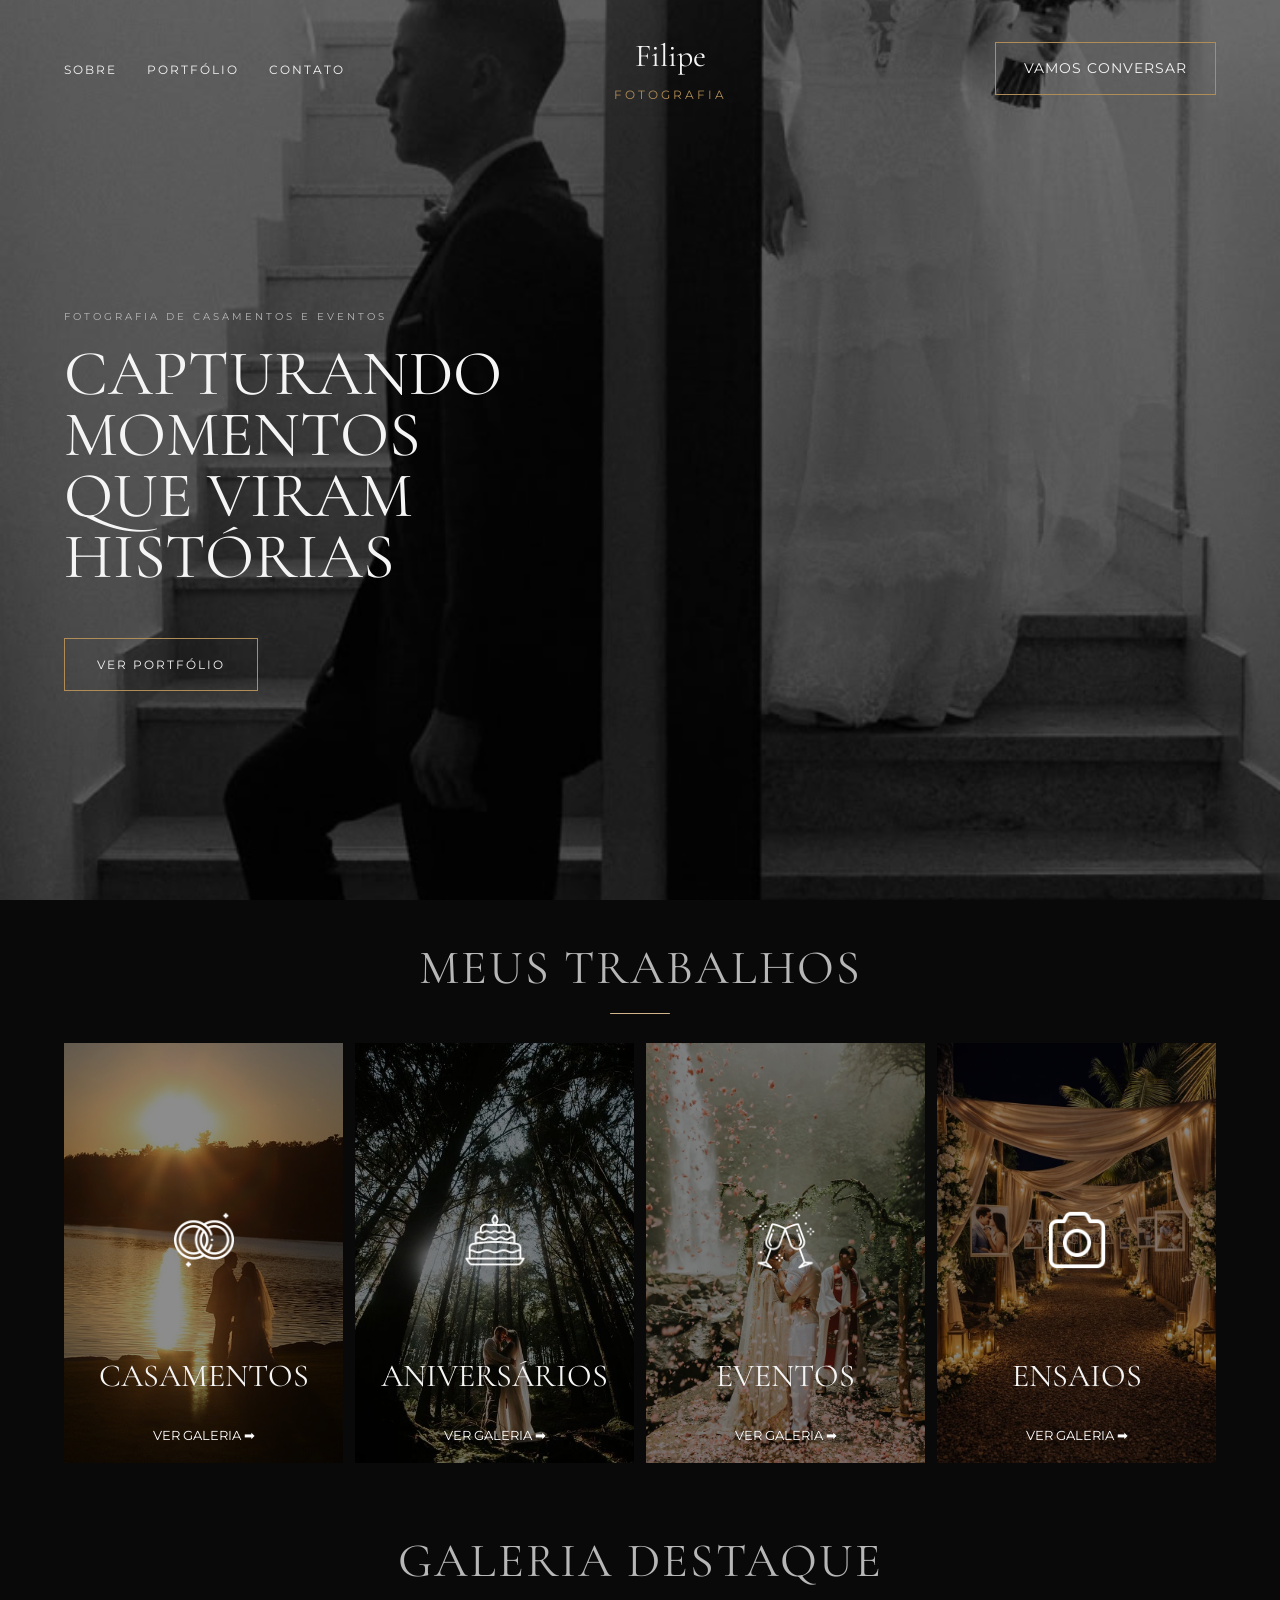
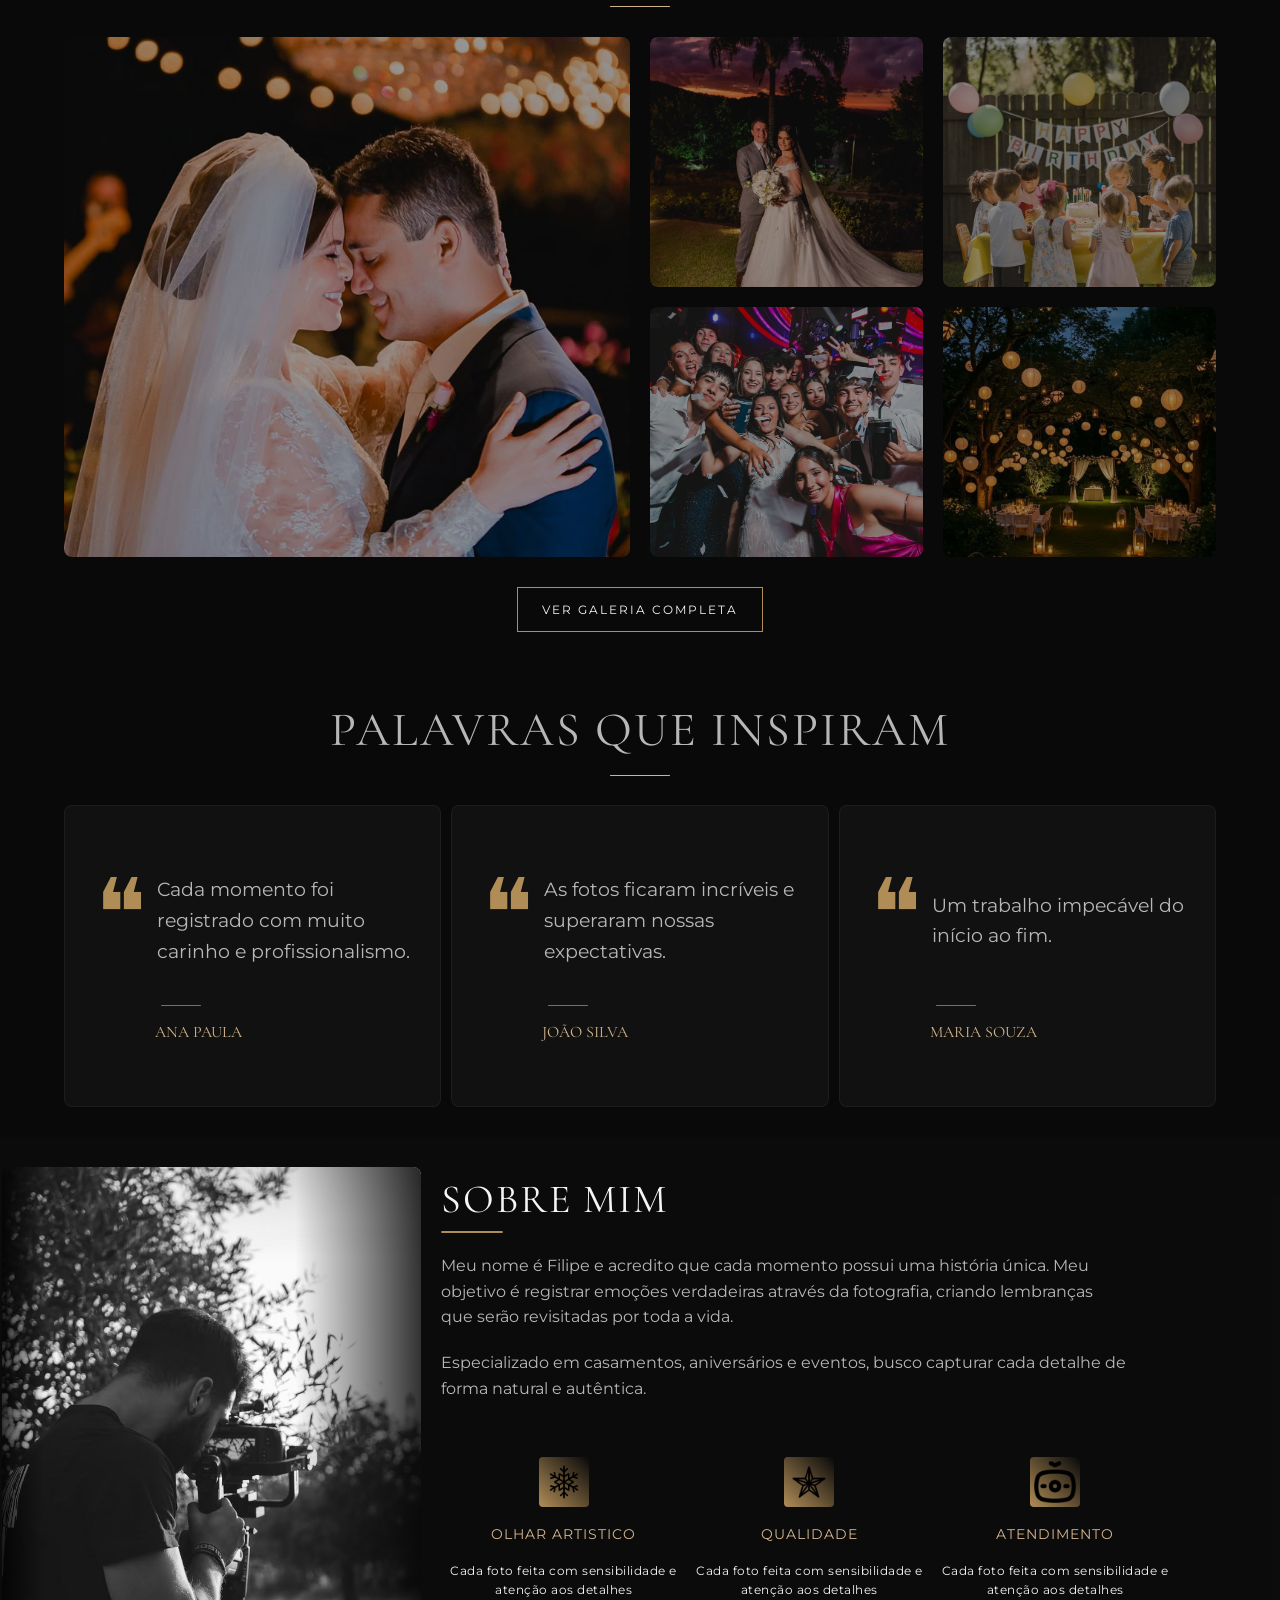
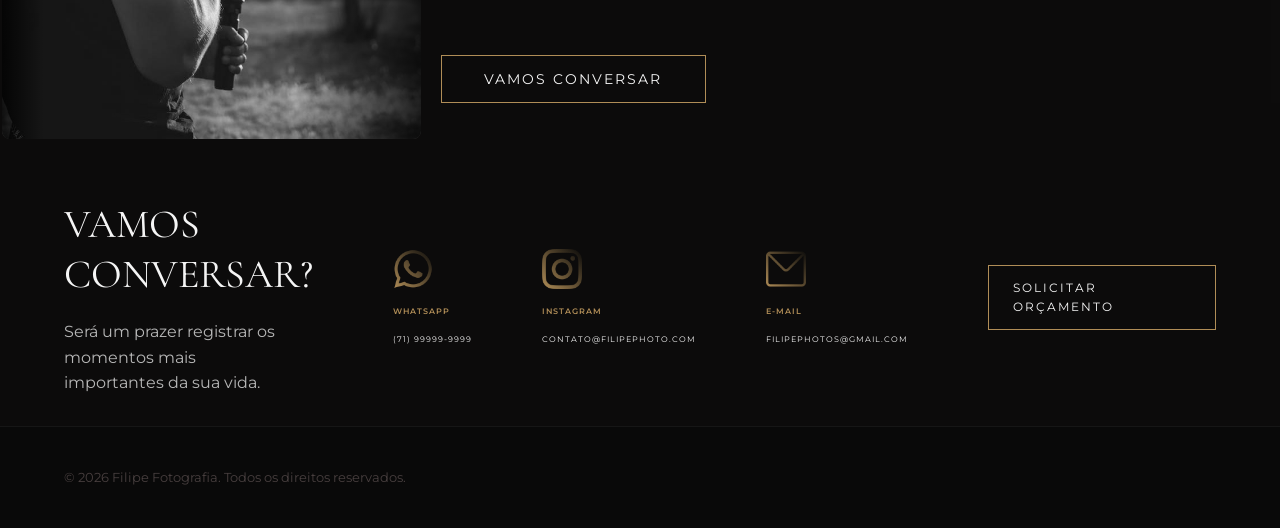
==== index.html @ fe9e6257 "complete contact and footer sections with loading page refinements" ====
<!DOCTYPE html>
<html lang="pt-BR">
<head>
    <meta charset="UTF-8">
    <meta name="description" 
    content="Fotografia de casamentos, aniversários, ensaios e eventos. Capturando momentos que viram histórias.">
    <title>Filipe Fotografia</title>

    <link rel="stylesheet" href="./css/reset.css">
    <link rel="stylesheet" href="./css/variables.css">
    <link rel="stylesheet" href="./css/global.css">
    <link rel="stylesheet" href="./css/header.css">
    <link rel="stylesheet" href="./css/hero.css">
    <link rel="stylesheet" href="./css/portfolio.css">
    <link rel="stylesheet" href="./css/gallery.css">
    <link rel="stylesheet" href="./css/testimonials.css">
    <link rel="stylesheet" href="./css/about.css">
    <link rel="stylesheet" href="./css/contact.css">
    <link rel="stylesheet" href="./css/responsive.css">
    <link rel="stylesheet" href="./css/footer.css">

    <link rel="preconnect" href="https://fonts.googleapis.com">

    <link rel="preconnect"
        href="https://fonts.gstatic.com"
        crossorigin>

    <link href="https://fonts.googleapis.com/css2?family=Cormorant+Garamond:wght@300;400;500;600&family=Montserrat:wght@300;400;500;600&display=swap"
        rel="stylesheet">

</head>
<body>

    <header class="header"> 
        <div class="container">
            <nav class="header__nav">   
                <ul class="header__menu">
                    <li>
                        <a href="#about">Sobre</a>
                    </li>
                    <li>
                        <a href="#portfolio">Portfólio</a>
                    </li>
                    <li>
                        <a href="#contact">Contato</a>
                    </li>
                </ul>

                <div class="header__logo">
                    <h2>Filipe</h2>
                    <span>Fotografia</span>
                </div>

                <a href="#contact" class="header__button">Vamos Conversar</a>

            </nav>      
        </div>
    </header>

    <main>  
        <section id="hero" class="hero">
            
            <div class="hero__overlay"> 

            </div>
            <div class="container">
                <div class="hero__content">
                    <span class="hero__subtitle">
                        Fotografia de Casamentos e Eventos
                    </span>

                    <h1 class="hero__title">
                        <span>Capturando</span>
                        <span>Momentos</span>
                        <span>Que Viram</span>
                        <span>Histórias</span>
                    </h1>

                    <a href="#portfolio" class="hero__button">Ver Portfólio</a>
                </div>
            </div>

        </section>

        <section id="portfolio" class="portfolio">
            
            <div class="container">
                <div class="section-header">

                    <h2 class="section-header__title">
                        Meus Trabalhos
                    </h2>

                </div>

                <div class="portfolio__grid">   

                    <article class="portfolio__card">
                        <a href="./casamentos.html" class="portfolio__card">
                            <img src="./assets/images/Works/image01.jpg" alt="Casamento"> 

                            <div class="portfolio__overlay">

                                <div class="portfolio__content">

                                    <div class="portfolio__icon">
                                        <img src="./assets/icons/rings_9444307.png"  alt="Casamento"> 
                                    </div>

                                    <h3>Casamentos</h3>

                                    <span>Ver Galeria ➡</span>

                                </div>
                            </div>
                        </a>
                    </article>

                    <article class="portfolio__card">
                        <a href="./aniversarios.html" class="portfolio__card">
                            <img src="./assets/images/Works/image02.webp" width="24" height="24" alt="Aniversario">

                            <div class="portfolio__overlay">

                                <div class="portfolio__content">

                                    <div class="portfolio__icon">
                                        <img src="./assets/icons/food_15028204.png" alt="Aniversario">
                                    </div>

                                    <h3>Aniversários</h3>

                                    <span>Ver Galeria ➡</span>
                                </div>
                            </div>
                        </a>
                    </article>

                    <article class="portfolio__card"> 
                        <a href="./eventos.html" class="portfolio__card">  
                            <img src="./assets/images/Works/image03.webp" alt="Eventos">

                            <div class="portfolio__overlay">
                                <div class="portfolio__content">

                                    <div class="portfolio__icon">
                                        <img src="./assets/icons/happy_14231546.png " alt="Eventos">
                                    </div>

                                    <h3>Eventos</h3>

                                    <span>Ver Galeria ➡</span>
                                </div>
                            </div>
                        </a>
                    </article>

                    <article class="portfolio__card">
                        <a href="./ensaio.html" class="portfolio__card">
                            <img src="./assets/images/Works/image04.webp" alt="Ensaio">

                            <div class="portfolio__overlay">
                                <div class="portfolio__content">

                                    <div class="portfolio__icon">
                                        <img src="./assets/icons/camera_3394433.png" alt="Ensaio">  
                                    </div>

                                    <h3>Ensaios</h3>

                                    <span>Ver Galeria ➡</span>
                                </div>
                            </div>
                        </a>
                    </article>

                </div>

            </div>

        </section>

        <section id="gallery" class="gallery">
            <div class="container">

                <div class="section-header">
                    <h2 class="section-header__title">GALERIA DESTAQUE</h2>
                </div>

                <div class="gallery__grid">

                    <div class="gallery__item gallery__item--large">
                        <img src="./assets/images/Gallery/Photo01.jpg" alt="Foto do Casal">
                    </div>

                    <div class="gallery__item">
                        <img src="./assets/images/Gallery/Photo02.jpg" alt="Foto do Casal">
                    </div>

                    <div class="gallery__item">
                        <img src="./assets/images/Gallery/Photo03.jpg" alt="Aniversario infantil">
                    </div>

                    <div class="gallery__item">
                        <img src="./assets/images/Gallery/Photo04.jpg" alt="Foto de Amigo em uma festa">
                    </div>

                    <div class="gallery__item">
                        <img src="./assets/images/Gallery/Photo05.jpg" alt="Arrumação de Casamento com Luzes">
                    </div>  
                   
                </div>

                 <div class="gallery__footer">
                        <a href="./galeria.html" class="gallery__button">Ver Galeria Completa</a>
                </div>


            </div>
        </section>

        <section id="testimonials" class="testimonials">

            <div class="container">

                <div class="section-header">

                    <h2 class="section-header__title">
                        Palavras que inspiram
                    </h2>
                </div>

                <div class="testimonials__grid">

                    <article class="testimonial">

                        <p class="testimonial__text">
                    
                            <span class="testimonial__aspas">❝</span> Cada momento foi registrado com muito carinho e profissionalismo.
                            
                        </p>

                        <h3 class="testimonial__author">
                            Ana Paula
                        </h3>
                        
                    </article>

                    <article class="testimonial">

                        <p class="testimonial__text">

                            <span class="testimonial__aspas">❝</span> As fotos ficaram incríveis e superaram nossas expectativas.
                       
                        </p>

                        <h3 class="testimonial__author">
                           João Silva
                        </h3>

                    </article>

                    <article class="testimonial">

                        <p class="testimonial__text">

                            <span class="testimonial__aspas">❝</span>Um trabalho impecável do início ao fim.
                       
                        </p>

                        <h3 class="testimonial__author">
                            Maria Souza
                        </h3>

                    </article>

                </div>

            </div>
            
        </section>

        <section id="about" class="about">

            <div class="container">

                <div class="about__content">
                    
                    <div class="about__image">

                        <img src="./assets/images/About/foto_perfil.jpg" alt="Foto do Fotografo Filipe">

                    </div>

                    <div class="about__text">

                        <h2 class="section-about__title">
                            Sobre Mim
                        </h2>

                         <p>
                            Meu nome é Filipe e acredito que cada momento possui uma história única.
                            Meu objetivo é registrar emoções verdadeiras através da fotografia,
                            criando lembranças que serão revisitadas por toda a vida.
                        </p>

                        <p>
                            Especializado em casamentos, aniversários e eventos,
                            busco capturar cada detalhe de forma natural e autêntica.
                        </p>

                    </div>

                    <div class="about__skills">
                        <div class="persona__skills">
                            <img src="./assets/images/skills/floco.png" alt="Foto do Fotografo Filipe">

                            <span class="about__skills-text">
                                Olhar Artistico
                            </span>

                            <span class="about__skills-subtitle">
                                Cada foto feita com sensibilidade e atenção aos detalhes
                            </span>
                        </div>
                        <div class="persona__skills">
                            <img src="./assets/images/skills/estrela.png" alt="Foto do Fotografo Filipe">

                            <span class="about__skills-text">
                                Qualidade
                            </span>

                            <span class="about__skills-subtitle">
                                Cada foto feita com sensibilidade e atenção aos detalhes
                            </span>
                        </div>
                        <div class="persona__skills">
                            <img src="./assets/images/skills/camera.png" alt="Foto do Fotografo Filipe">

                            <span class="about__skills-text">
                                Atendimento
                            </span>

                            <span class="about__skills-subtitle">
                                Cada foto feita com sensibilidade e atenção aos detalhes
                            </span>
                            
                        </div>
                    </div>
                    <a href="#contact" class="about__button">Vamos Conversar</a>

                </div>

            </div>
            
        </section>

        <section id="contact" class="contact">

            <div class="container">

                <div class="contact__content">

                    <div class="contact__title">

                        <h2 class="section-contact__title">
                            Vamos Conversar?
                        </h2>

                         <p class="contact__description">
                             Será um prazer registrar os momentos mais importantes da sua vida.
                         </p>

                    </div>

                    <div class="contact__links">

                        <span class="contact__icon contact__icon--whatsapp">
                            <img src="./assets/icons-social-media/whatsapp.png" alt="icone do whatsapp">
                            <a href="https://wa.me/5500000000000" target="_blank">WhatsApp</a>
                            <a href="https://wa.me/5500000000000" target="_blank">(71) 99999-9999</a>
                        </span>

                        <span class="contact__icon contact__icon--instagram">
                            <img src="./assets/icons-social-media/instagram.png" alt="icone do Instagram">
                            <a href="https://instagram.com/seuusuario" target="_blank">Instagram</a>
                            <a href="https://instagram.com/seuusuario" target="_blank">contato@filipephoto.com</a>
                        </span>

                        <span class="contact__icon contact__icon--email">
                            <img src="./assets/icons-social-media/mensagem.png" alt="icone do Email">
                            <a href="mailto:contato@email.com">E-mail</a>
                            <a href="mailto:contato@email.com">filipephotos@gmail.com</a>
                        </span>    

                    </div>
                    <div class="contact__button">
                        <a class="contact-button__title" href="https://wa.me/5500000000000" target="_blank">
                            Solicitar Orçamento
                        </a>
                    </div>

                </div>

            </div>
            
        </section>
    </main>

    <footer class="footer">

        <div class="container">

            <p>© 2026 Filipe Fotografia.
            Todos os direitos reservados.</p>

        </div> 

    </footer>

    <script src="./js/main.js"></script>
</body>
</html>
---- css/variables.css ----
:root {

    --color-background: #090909;
    --color-surface: #111111;
    --color-surface-gold: rgb(18, 16, 16, 0.4);

    --color-gold-light: #D2B48C;
    --color-gold: #B08D57;
    --color-gold-dark: #8C6A43;

    --color-text: #F5F5F5;
    --color-text-secondary: #B7B7B7;

    /*fontes*/

    --font-title: "Cormorant Garamond", serif;
    --font-body: "Montserrat", sans-serif;

    /*containers*/

    --container-width: 1200px;

    --section-padding: 30px;
}
---- css/global.css ----
body {
    background-color: var(--color-background);
    color: var(--color-text);
    font-family: var(--font-body);
    line-height: 1.6;
}

.container {

    width: 100%;
    max-width: var(--container-width);
    margin: 0 auto;
    padding: 0 24px;
}

section {

    padding: var(--section-padding) 0;
}

h1,
h2,
h3,
h4 {

    font-family: var(--font-title);
    font-weight: 400;
}
---- css/header.css ----
.header {

    position: absolute;
    top: 0;
    left: 0;
    width: 100%;
    z-index: 100;
    padding: 30px 0;
}

.header__nav {

    display: flex;
    align-items: center;
    justify-content: space-between;
}

.header__menu {

    display: flex;
    gap: 30px;
   
}

.header__menu a {

    color: var(--color-text);
    font-size: 0.75rem;
    text-transform: uppercase;
    letter-spacing: 2px;
   
}

.header__menu a:hover {

    color: var(--color-background);
    background-color: var(--color-gold);

}

.header__logo {

    text-align: center;
}

.header__logo h2 {

    font-size: 2rem;
    color: var(--color-text);
}

.header__logo span {

    font-size: 0.75rem;
    letter-spacing: 3px;
    text-transform: uppercase;
    color: var(--color-gold)
}

.header__button {

    padding: 14px 28px;
    border: 1px solid var(--color-gold);
    color: var(--color-text);
    text-transform: uppercase;
    letter-spacing: 1px;
    transition: 0.3s;
    font-size: 14px;
}

.header__button:hover {

    background-color: var(--color-gold);
    color: var(--color-background);
}

.section-header__title {

    text-transform: uppercase;
    letter-spacing: 2px;
}
---- css/hero.css ----
.hero {

    position: relative;
    min-height: 100vh;
    display: flex;
    align-items: center;
    background-image: url("../assets/images/fundo_hero.jpg");
    background-size: cover;
    background-position: center;
}

.hero__overlay {

    position: absolute;
    inset: 0;
    background: rgba(0, 0, 0, 0.45);
}

.hero__content {

    padding-top: 120px;
    position: relative;
    z-index: 2;
    max-width: 600px;
}

.hero__subtitle {

    display: block;
    margin-bottom: 20px;
    color: var(--color-text-secondary);
    text-transform: uppercase;
    letter-spacing: 3px;
    font-size: 0.6rem;
}

.hero__title {

    text-transform: uppercase;
    font-size: 4rem;
    line-height: 0.95;
    margin-bottom: 50px;
}

.hero__title span {

    display: block;
}

.hero__button {

    display: inline-block;
    padding: 16px 32px;
    border: 1px solid var(--color-gold);
    color: var(--color-text);
    text-transform: uppercase;
    letter-spacing: 2px;
    transition: 0.3s;
    font-size: 12px;
    margin-bottom: 20px;
}

.hero__button:hover {

    background: var(--color-gold);
    color: var(--color-background);
}
---- css/portfolio.css ----
.section-header {

    text-align: center;
    margin-bottom: 30px;
}

.section-header__title {

    font-size: 3rem;
    text-transform: uppercase;
    color: var(--color-text-secondary);

}

.section-header__title:after {

    content: "";
    display: block;
    width: 60px;
    height: 0.5px;
    background-color: var(--color-gold-light);
    margin: 6px auto 0;
    border-radius: 2px;

}

.portfolio__grid {

    display: grid;
    grid-template-columns: repeat(4, 1fr);
    gap: 12px;
    max-width: 100%;
    margin: 0 auto;
}

.portfolio__card {

    position: relative;
    overflow: hidden;
    height: 420px;
    cursor: pointer;
    
}

.portfolio__card img {

    width: 100%;
    height: 100%;
    object-fit: cover;
    transition: transform 0.5s ease;
}

.portfolio__overlay {

    position: absolute;
    inset: 0;
    background: rgba(0, 0, 0, 0.45);
    display: flex;
    justify-content: center;
    align-items: center;
    text-transform: uppercase;
}

.portfolio__overlay h3 {

    font-size: 2rem;
    color: var(--color-text);
}

.portfolio__card:hover img {

    transform: scale(1.08);
}

.portfolio__icon {

    display: flex;
    justify-content: center;
    align-items: center;
    padding-top: 150px;
}
.portfolio__icon img{

    max-width: 60px;
    width: 100%;
    height: auto;
    filter: brightness(0) invert(1);
}

.portfolio__content h3 {

    margin-top: 80px;
}

.portfolio__content span {

    display: flex;
    justify-content: center;
    align-items: center;
    padding-top: 15px;
    color: white;
    font-size: 0.8rem;
}

.portfolio__content h3 {
  position: relative;
  display: inline-block;
  margin-bottom: 10px;
}
---- css/gallery.css ----
.gallery__grid {

    display: grid;
    grid-template-columns: repeat(4, 1fr);
    grid-auto-rows: 250px;
    gap: 20px;
}

.gallery__item--large {

    grid-column: span 2;
    grid-row: span 2;
}

.gallery__item {

    overflow: hidden;
    border-radius: 8px;
}

.gallery__item img {

    width: 100%;
    height: 100%;
    object-fit: cover;
    transition: transform 0.5s ease;
    filter: brightness(0.6 );
}

.gallery__item:hover img {

    transform: scale(1.05);
}

.gallery__footer {

    display: flex;
    justify-content: center;
    align-items: center;
    width: 100%;
    text-align: center;
    margin-top: 30px;
}

.gallery__button {

    display: inline-block;
    padding: 12px 24px;
    border: 1px solid var(--color-gold);
    color: var(--color-text);
    text-transform: uppercase;
    letter-spacing: 2px;
    transition: 0.3s;
    font-size: 12px;
}

.gallery__button:hover {

    background-color: var(--color-gold);
    color: var(--color-background);
}
---- css/testimonials.css ----
.testimonials__grid {

    display: grid;
    grid-template-columns: repeat(3, 1fr);
    gap: 10px;
}

.testimonial {

    background-color: var(--color-surface);
    padding: 30px;
    border: 1px solid rgba(255, 255, 255, 0.05);
    border-radius: 8px;
}

.testimonial__aspas {

    color: var(--color-gold);
    font-size: 6.0rem;
    margin-right: 10px;
    margin-bottom: 15px;
}

.testimonial__text {

    display: flex;
    align-items: center;
    color: var(--color-text-secondary);
    font-size: 1.2rem;

}

.testimonial__author {
    text-align: start;
    color: var(--color-text);
    margin-bottom: 30px;  
    margin-left: 60px;
    text-transform: uppercase;
    color: var(--color-gold-light);
    font-size: medium;
 
}

.testimonial__author::before {

    position: relative;
    display: inline-block;
    content: "";
    display: block;
    width: 40px;           
    height: 0.5px;          
    background-color: var(--color-gold-dark);
    margin: auto 6px 0;    
    border-radius: 2px;    
    margin-bottom: 15px;
}
---- css/about.css ----
.about {

    background-color: var(--color-surface-gold);
}

.about .container {
  max-width: 100%;   
  padding: 0 2px;        
}

.about__content {

    display: grid;
    grid-template-columns: 1fr 2fr;
    grid-template-rows: auto auto auto;
    grid-template-areas: "image text" "image skills" "image button";
    align-items: start;
    gap: 20px;
}

.section-about__title {

    text-transform: uppercase;
    letter-spacing: 2px;
    font-size: 2.5rem;
}

.section-about__title::after {

    content: "";
    display: block;
    border: 1px solid var(--color-gold);
    height: 0.5px;
    width: 60px;
    background-color: var(--color-gold-light);
    border-radius: 2px;
}

.about__image {

    grid-area: image;
    position: relative;
}

.about__image::after {
  content: "";
  position: absolute;
  inset: 0; 
  background: linear-gradient(
    to right,
    rgba(0,0,0,0.8) 0%,   
    transparent 10%,      
    transparent 70%,      
    rgba(0,0,0,0.8) 100%  
  );
  border-radius: 8px;    
  pointer-events: none;   
}
.about__image img {

    width: 100%;
    height: auto;
    max-width: 450px;
    border-radius: 8px;
    object-fit: cover;
    filter: grayscale(100%);
  
}

.about__text {

    grid-area: text;
}

.about__text p {

    margin-top: 20px;
    color: var(--color-text-secondary);
    padding-right: 150px;

}

.about__skills {

    display: flex;         
    justify-content: center; 
    align-items: center;
    padding-right: 100px;   
       
}

.about__button {

    grid-area: button;
    display: inline-block;
    border: 1px solid var(--color-gold);
    padding: 12px 24px;
    color: var(--color-text);
    text-transform: uppercase;
    letter-spacing: 2px;
    transition: 0.3s;
    width: 100%;
    height: auto;
    max-width: 265px;
    font-size: 14px;
    text-align: center;
}

.about__button:hover {

    background-color: var(--color-gold);
    color: var(--color-background);
}

.persona__skills img {

    width: 100%;
    height: auto;
    border-radius: 4px;
    object-fit: cover;
    max-width: 50px;
    background: linear-gradient(45deg, var(--color-gold), var(--color-background));
    -webkit-text-fill-color: transparent;
}

.persona__skills {

    display: flex;
    flex-direction: column;
    text-align: start;
    align-items: center;
    gap: 16px;
    
}

.about__skills-text {

    color: var(--color-gold-light);
    text-transform: uppercase;
    letter-spacing: 1px;
    font-size: 14px
}

.about__skills-subtitle {

    font-size: 12px;
    letter-spacing: 0.5px;
    text-align: center;
}
---- css/contact.css ----
.contact {

    text-align: initial;
    background-color: var(--color-surface-gold);
}

.contact__content {

    display: grid;
    grid-template-columns: 1fr 1fr 1fr;
    grid-row: auto auto auto;
    gap: 80px;
        
}

.section-contact__title{

    font-size: 2.5rem;
    color: var(--color-text);
    text-transform: uppercase;
    line-height: 50px;
    text-align: start;
    padding-bottom: 20px;

}

.contact__title {

    width: 100%;
    height: auto;
    max-width: 400px;
}

.contact__description {

    max-width: 550px;
    margin-right: 20px ;
    color: var(--color-text-secondary);
}

.contact__links {

    display: flex;
    justify-content: center;
    align-items: center;
    gap: 70px;
    text-transform: uppercase;
    letter-spacing: 2px;
    font-size: 12px;
}

.contact__links a {

    color: var(--color-text);
    transition: 0.3s;
    font-size: 8px;
}

.contact__links a:hover {

    color: var(--color-gold);
}

.contact-button__title{

    display: block;                                     
    border: 1px solid var(--color-gold);
    color: var(--color-text);
    text-transform: uppercase;
    letter-spacing: 2px;
    transition: 0.3s;
    padding: 12px 24px;
    font-size: 12px; 
}
.contact__button {

   display: flex;
   align-items: center;

}
.contact-button__title:hover {

    background-color: var(--color-gold);
    color: var(--color-background);
}

.contact__icon {
    display: flex;
    align-items: flex-start;
    flex-direction: column;
    gap: 16px;
    letter-spacing: 1px;
    font-size: 12px;
}

.contact__icon::before {
    content: "";
    width: 40px;
    height: 40px;
    flex-shrink: 0;
    background: linear-gradient(45deg, var(--color-gold) 0%, var(--color-background) 100%);
    -webkit-mask-repeat: no-repeat;
    mask-repeat: no-repeat;
    -webkit-mask-position: center;
    mask-position: center;
    -webkit-mask-size: contain;
    mask-size: contain;
}

.contact__icon--whatsapp::before {
    -webkit-mask-image: url("../assets/icons-social-media/whatsapp.png");
    mask-image: url("../assets/icons-social-media/whatsapp.png");
}

.contact__icon--instagram::before {
    -webkit-mask-image: url("../assets/icons-social-media/instagram.png");
    mask-image: url("../assets/icons-social-media/instagram.png");
}

.contact__icon--email::before {
    -webkit-mask-image: url("../assets/icons-social-media/mensagem.png");
    mask-image: url("../assets/icons-social-media/mensagem.png");
}

.contact__icon img {
    display: none;
}

.contact__icon a {
    display: block;
    white-space: nowrap;
}

.contact__icon > a:first-of-type {
    color: var(--color-gold);
    font-weight: 600;
}
---- css/footer.css ----
.footer {

    padding: 40px 0;
    text-align: start;
    border-top: 1px solid rgba(255, 255, 255, 0.05);
    color: rgba(109, 94, 94, 0.637);
    font-size: small;
}
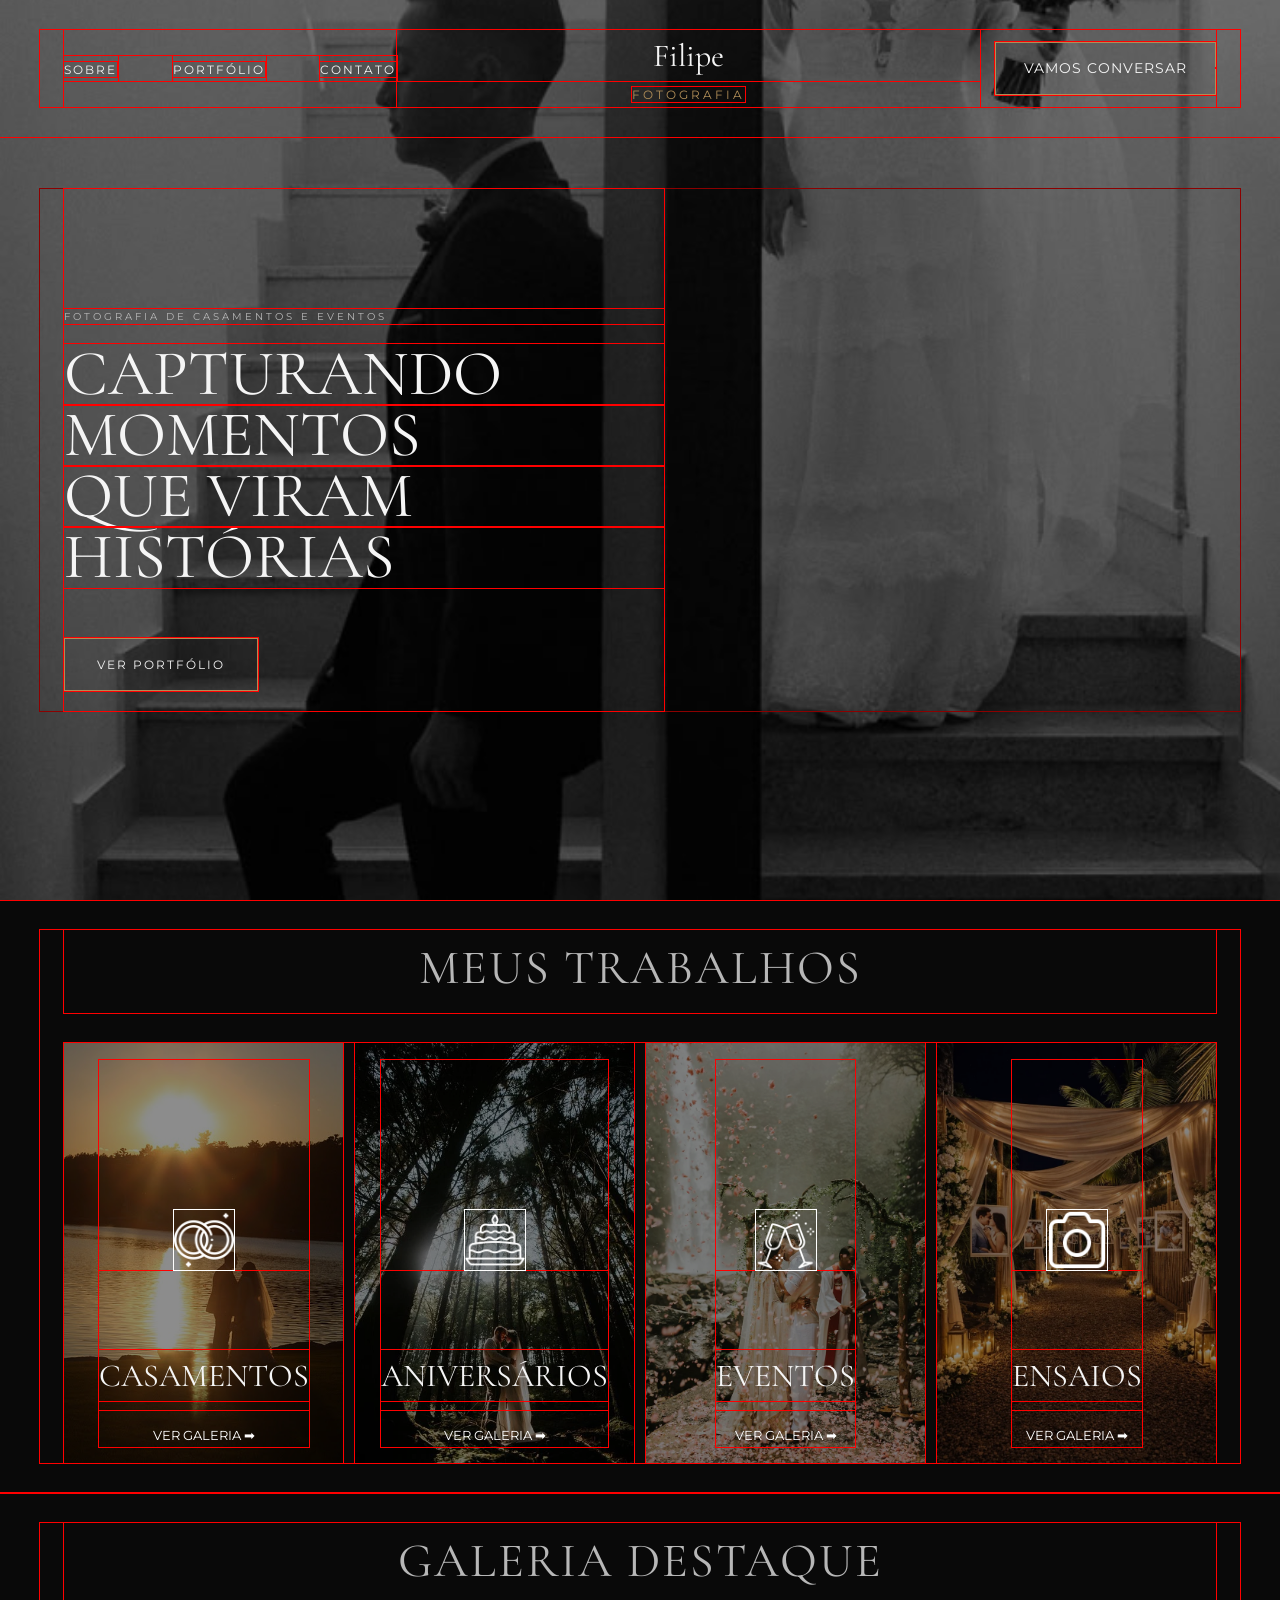
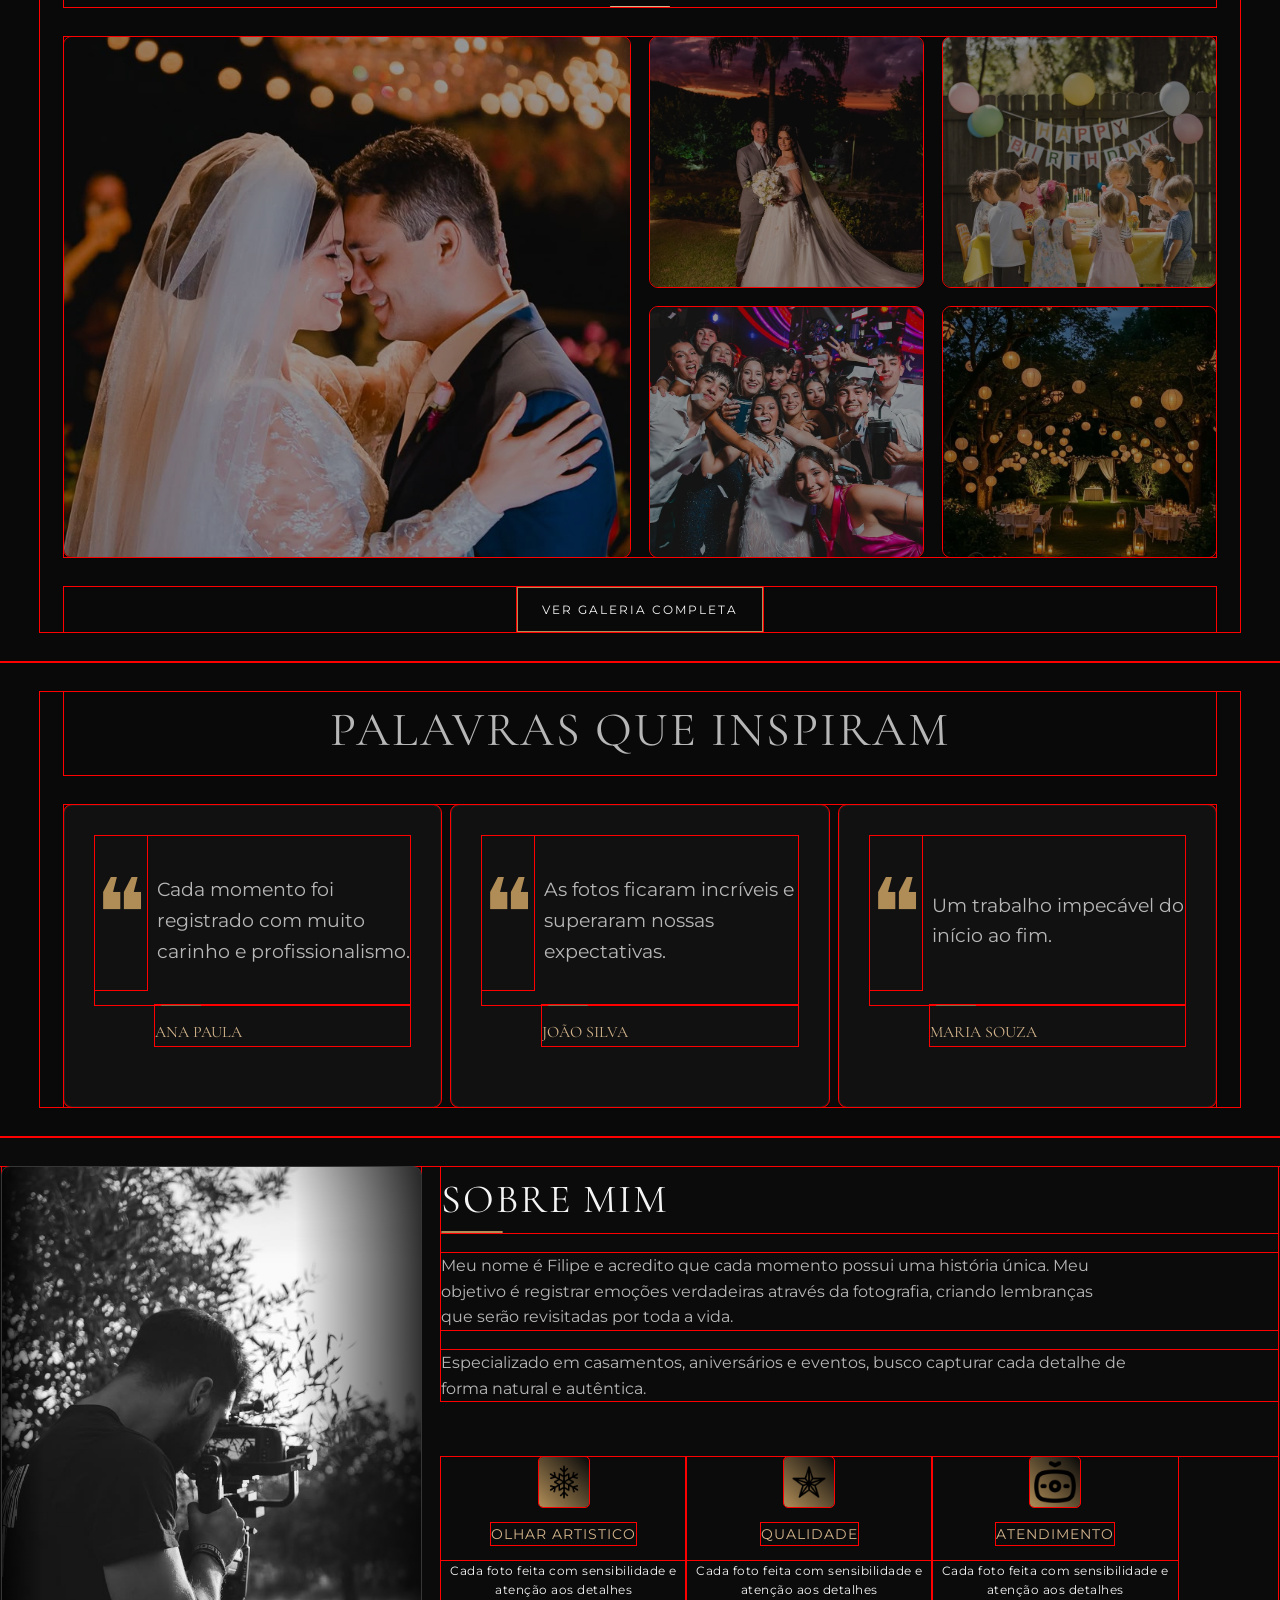
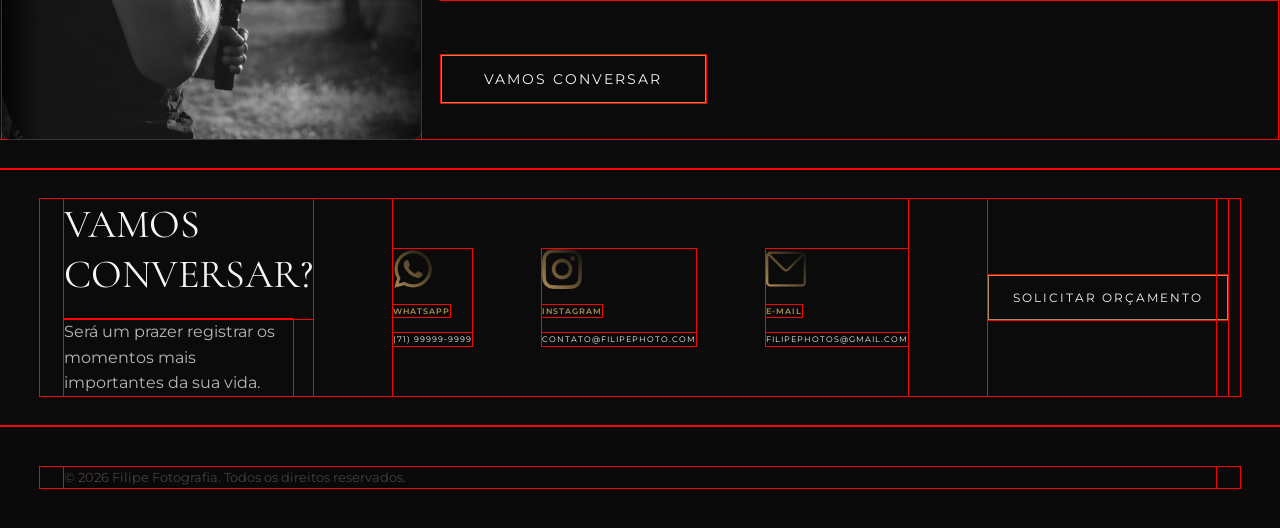
==== commit 90ae292f: "Fixing bugs in the contact section and header." ====
--- a/index.html
+++ b/index.html
@@ -53,8 +53,18 @@
 
                 <a href="#contact" class="header__button">Vamos Conversar</a>
 
-            </nav>      
+                <button class="header__toggle" aria-label="Abrir menu">
+
+                    <span></span>
+                    <span></span>
+                    <span></span>
+
+                </button>
+
+            </nav>
+
         </div>
+
     </header>
 
     <main>  
--- a/css/global.css
+++ b/css/global.css
@@ -1,3 +1,7 @@
+* {
+    outline: 1px solid red;
+}
+
 body {
     background-color: var(--color-background);
     color: var(--color-text);
--- a/css/header.css
+++ b/css/header.css
@@ -12,14 +12,15 @@
 
     display: flex;
     align-items: center;
-    justify-content: space-between;
+   
 }
 
 .header__menu {
 
+    flex: 0.4;
     display: flex;
-    gap: 30px;
-   
+    justify-content: space-between;
+    
 }
 
 .header__menu a {
@@ -28,6 +29,7 @@
     font-size: 0.75rem;
     text-transform: uppercase;
     letter-spacing: 2px;
+    margin-right: 1px;
    
 }
 
@@ -40,7 +42,9 @@
 
 .header__logo {
 
+    flex: 0.7;
     text-align: center;
+    margin-right: 15px;
 }
 
 .header__logo h2 {
@@ -66,6 +70,11 @@
     letter-spacing: 1px;
     transition: 0.3s;
     font-size: 14px;
+    margin-left: auto;
+    width: auto;
+    max-width: none;
+    
+
 }
 
 .header__button:hover {
--- a/css/contact.css
+++ b/css/contact.css
@@ -8,7 +8,6 @@
 
     display: grid;
     grid-template-columns: 1fr 1fr 1fr;
-    grid-row: auto auto auto;
     gap: 80px;
         
 }
@@ -63,14 +62,17 @@
 
 .contact-button__title{
 
-    display: block;                                     
+    display: inline-block;
     border: 1px solid var(--color-gold);
     color: var(--color-text);
     text-transform: uppercase;
     letter-spacing: 2px;
     transition: 0.3s;
     padding: 12px 24px;
-    font-size: 12px; 
+    font-size: 12px;
+    max-width: 250px;
+    width: auto;
+    white-space: nowrap;
 }
 .contact__button {
 
--- a/css/responsive.css
+++ b/css/responsive.css
@@ -0,0 +1,61 @@
+@media (max-width: 1200px) {
+
+
+    /*.header__nav {
+
+        flex-direction: column;
+        gap: 20px;
+    }
+
+    .hero__title {
+
+        font-size: 4rem;
+    }*/
+
+    .contact__content {
+        grid-template-columns: 1fr 1fr;
+        gap: 40px;
+        grid-template-areas: "title links" "button button";
+
+    }
+    .contact__title {
+        
+        grid-area: title; 
+    
+    }
+
+    .contact__links {
+        
+        grid-area: links; 
+    
+    }
+
+    .contact__button {
+        justify-content: center; 
+        grid-area: button;
+    }
+
+    
+}
+
+
+@media (max-width: 768px) {
+
+   /* .header__menu {
+
+        flex-wrap: wrap;
+
+        justify-content: center;
+
+        gap: 16px;
+
+    }
+
+    .hero__title {
+
+        font-size: 2.8rem;
+    }*/
+
+
+
+}
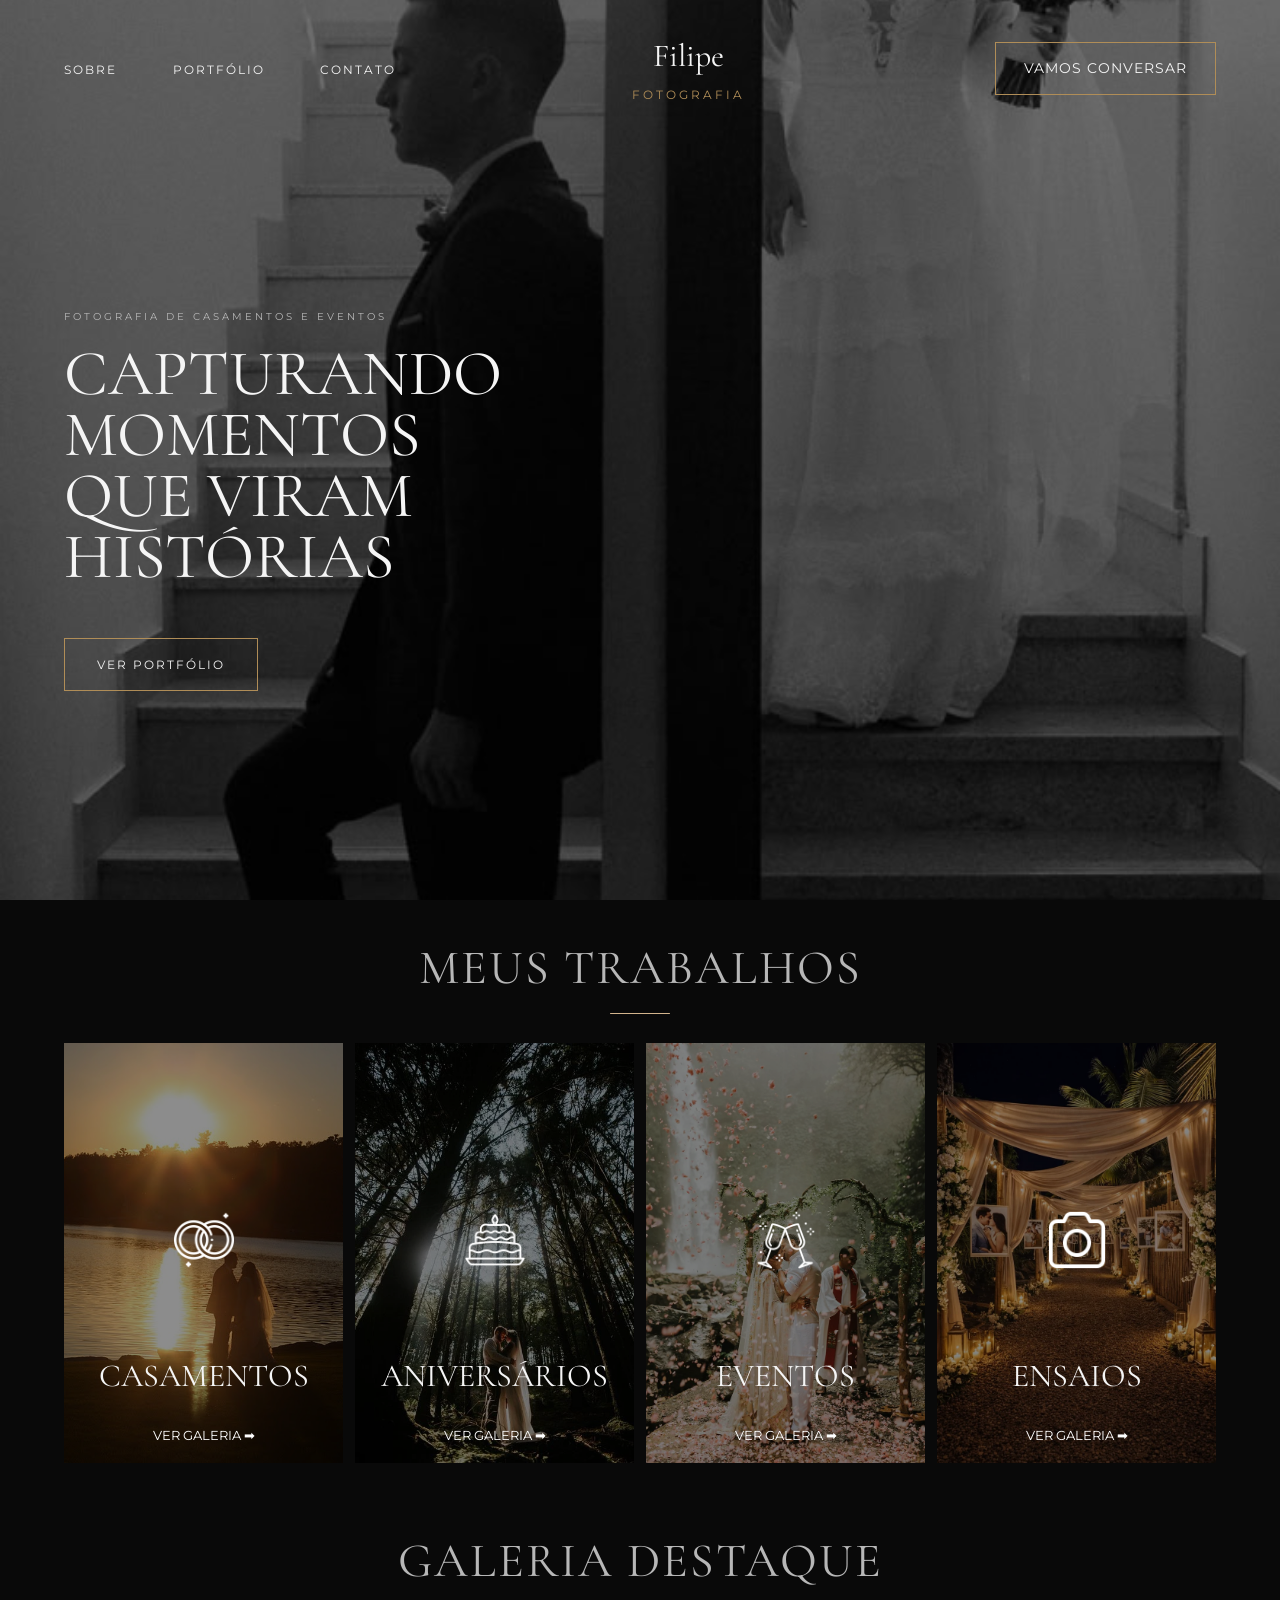
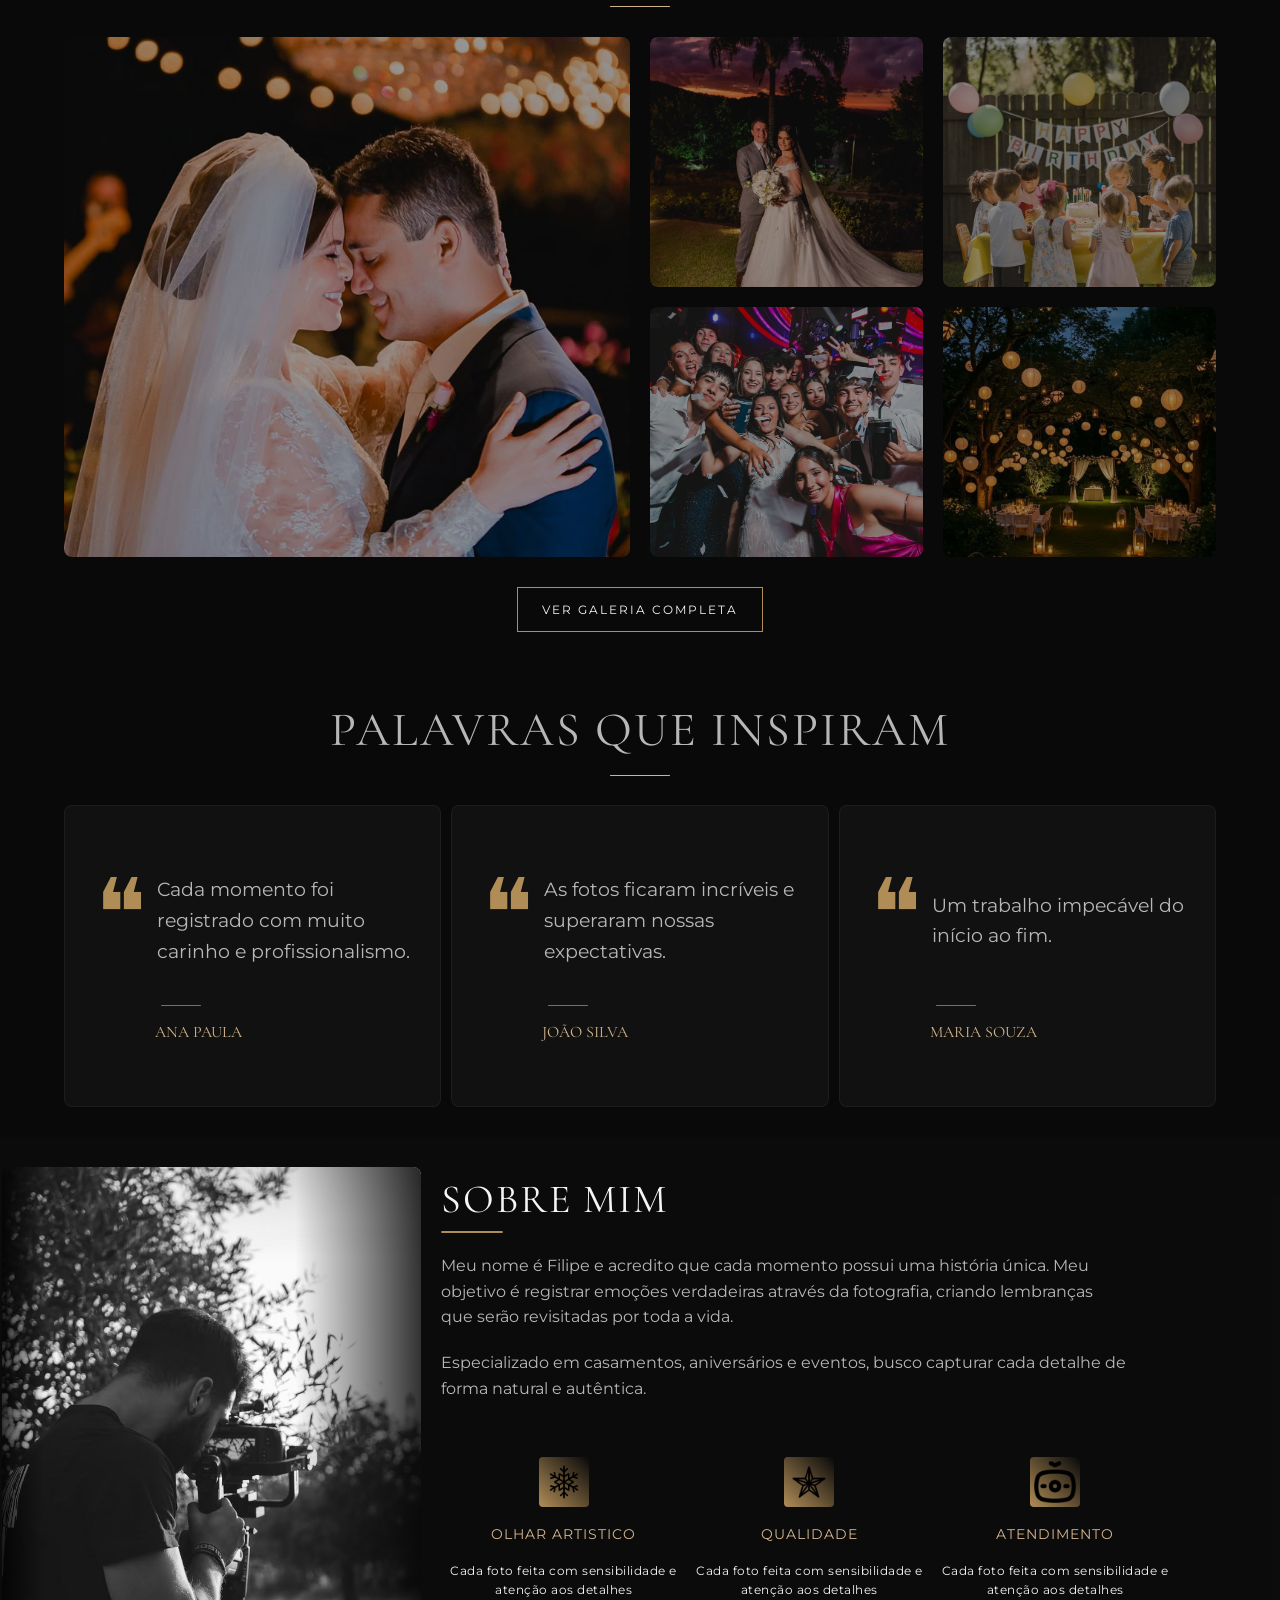
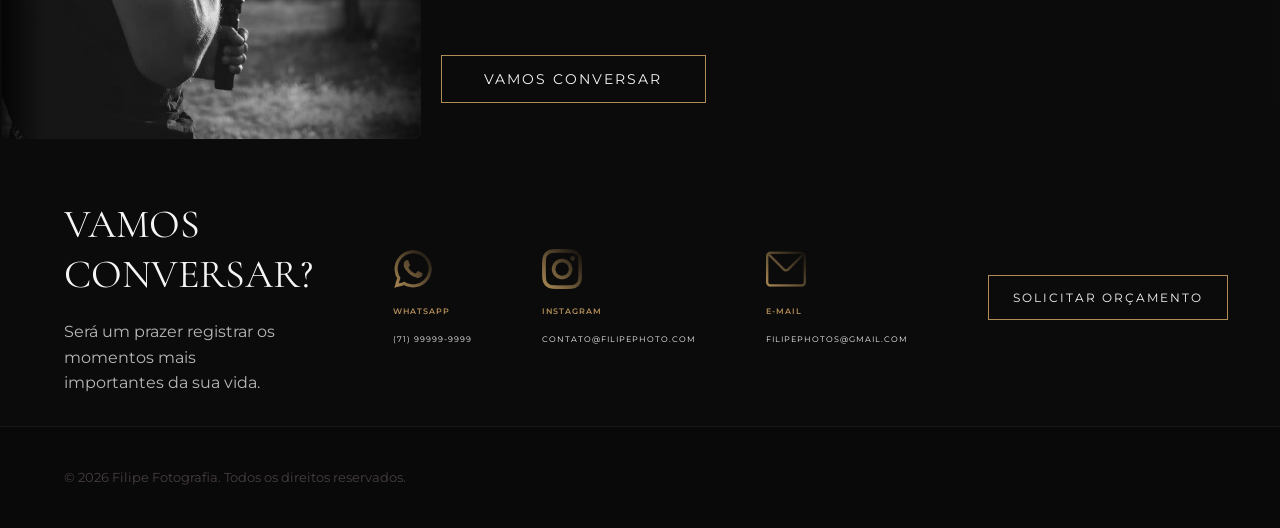
==== commit 2a8ae18e: "improve header and hero responsiveness" ====
--- a/index.html
+++ b/index.html
@@ -2,6 +2,7 @@
 <html lang="pt-BR">
 <head>
     <meta charset="UTF-8">
+    <meta name="viewport" content="width=device-width, initial-scale=1.0">
     <meta name="description" 
     content="Fotografia de casamentos, aniversários, ensaios e eventos. Capturando momentos que viram histórias.">
     <title>Filipe Fotografia</title>
@@ -53,7 +54,7 @@
 
                 <a href="#contact" class="header__button">Vamos Conversar</a>
 
-                <button class="header__toggle" aria-label="Abrir menu">
+                <button class="header__toggle" type="button" aria-label="Abrir menu">
 
                     <span></span>
                     <span></span>
--- a/css/global.css
+++ b/css/global.css
@@ -1,6 +1,6 @@
-* {
+/** {
     outline: 1px solid red;
-}
+}*/
 
 body {
     background-color: var(--color-background);
--- a/css/header.css
+++ b/css/header.css
@@ -83,6 +83,37 @@
     color: var(--color-background);
 }
 
+.header__toggle {
+    display: none;
+    flex-direction: column;
+    justify-content: center;
+    gap: 4px;
+    background: transparent;
+    border: 0;
+    cursor: pointer;
+    padding: 0;
+}
+
+.header__toggle span {
+    display: block;
+    width: 24px;
+    height: 2px;
+    background-color: var(--color-text);
+    transition: 0.3s ease;
+}
+
+.header__toggle.active span:nth-child(1) {
+    transform: rotate(45deg) translate(5px, 5px);
+}
+
+.header__toggle.active span:nth-child(2) {
+    opacity: 0;
+}
+
+.header__toggle.active span:nth-child(3) {
+    transform: rotate(-45deg) translate(5px, -5px);
+}
+
 .section-header__title {
 
     text-transform: uppercase;
--- a/css/responsive.css
+++ b/css/responsive.css
@@ -1,17 +1,61 @@
 @media (max-width: 1200px) {
 
-
-    /*.header__nav {
-
-        flex-direction: column;
-        gap: 20px;
+    .header {
+        padding: 20px 0;
     }
 
-    .hero__title {
+    .header__nav {
+        position: relative;
+        justify-content: space-between;
+        align-items: center;
+    }
 
-        font-size: 4rem;
-    }*/
+    .header__toggle {
+        display: flex;
+    }
 
+    .header__menu {
+        display: none;
+        position: absolute;
+        top: calc(100% + 12px);
+        left: 0;
+        right: 0;
+        flex-direction: column;
+        align-items: center;
+        gap: 16px;
+        padding: 20px;
+        color:blue;
+        background-color: rgba(10, 10, 10, 0.96);
+        border: 1px solid var(--color-gold);
+        opacity: 0;
+        visibility: hidden;
+        transform: translateY(-10px);
+        transition: 0.3s ease;
+        pointer-events: none;
+    }
+
+    .header__menu.active {
+        display: flex;
+        opacity: 1;
+        visibility: visible;
+        transform: translateY(0);
+        pointer-events: auto;
+    }
+
+    .header__menu a {
+        margin-right: 0;
+    }
+
+    .header__logo {
+        flex: 1;
+        text-align: rightcenter;
+        margin-right: 0;
+    }
+
+    .header__button {
+        display: none;
+    }
+    
     .contact__content {
         grid-template-columns: 1fr 1fr;
         gap: 40px;
@@ -41,21 +85,32 @@
 
 @media (max-width: 768px) {
 
-   /* .header__menu {
+    
 
-        flex-wrap: wrap;
+    .hero {
+        min-height: 85vh;
+        background-position: center center;
+    }
 
-        justify-content: center;
+    .hero__content {
+        padding-top: 100px;
+        max-width: 100%;
+    }
 
-        gap: 16px;
-
+    .hero__subtitle {
+        font-size: 0.7rem;
+        letter-spacing: 2px;
+        margin-bottom: 16px;
     }
 
     .hero__title {
+        font-size: 2.6rem;
+        margin-bottom: 32px;
+    }
 
-        font-size: 2.8rem;
-    }*/
-
-
+    .hero__button {
+        padding: 14px 24px;
+        font-size: 0.8rem;
+    }
 
 }
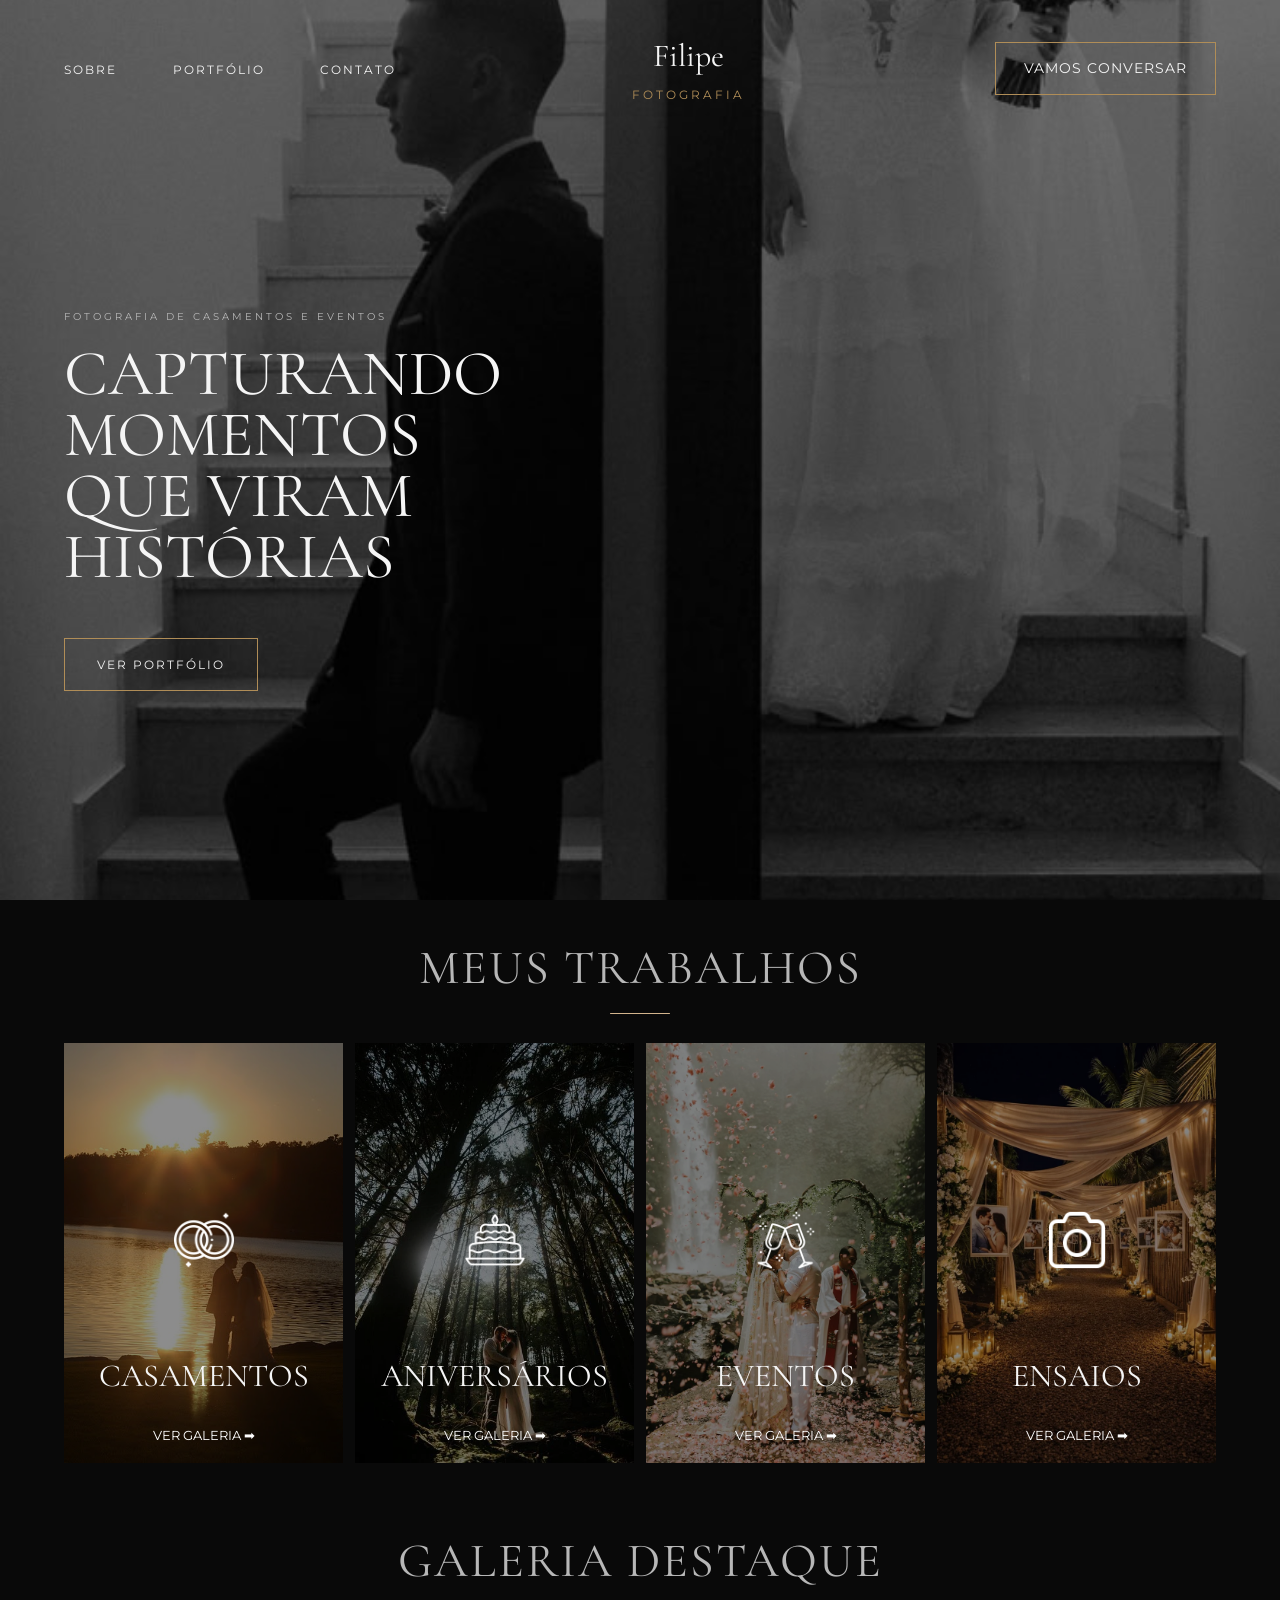
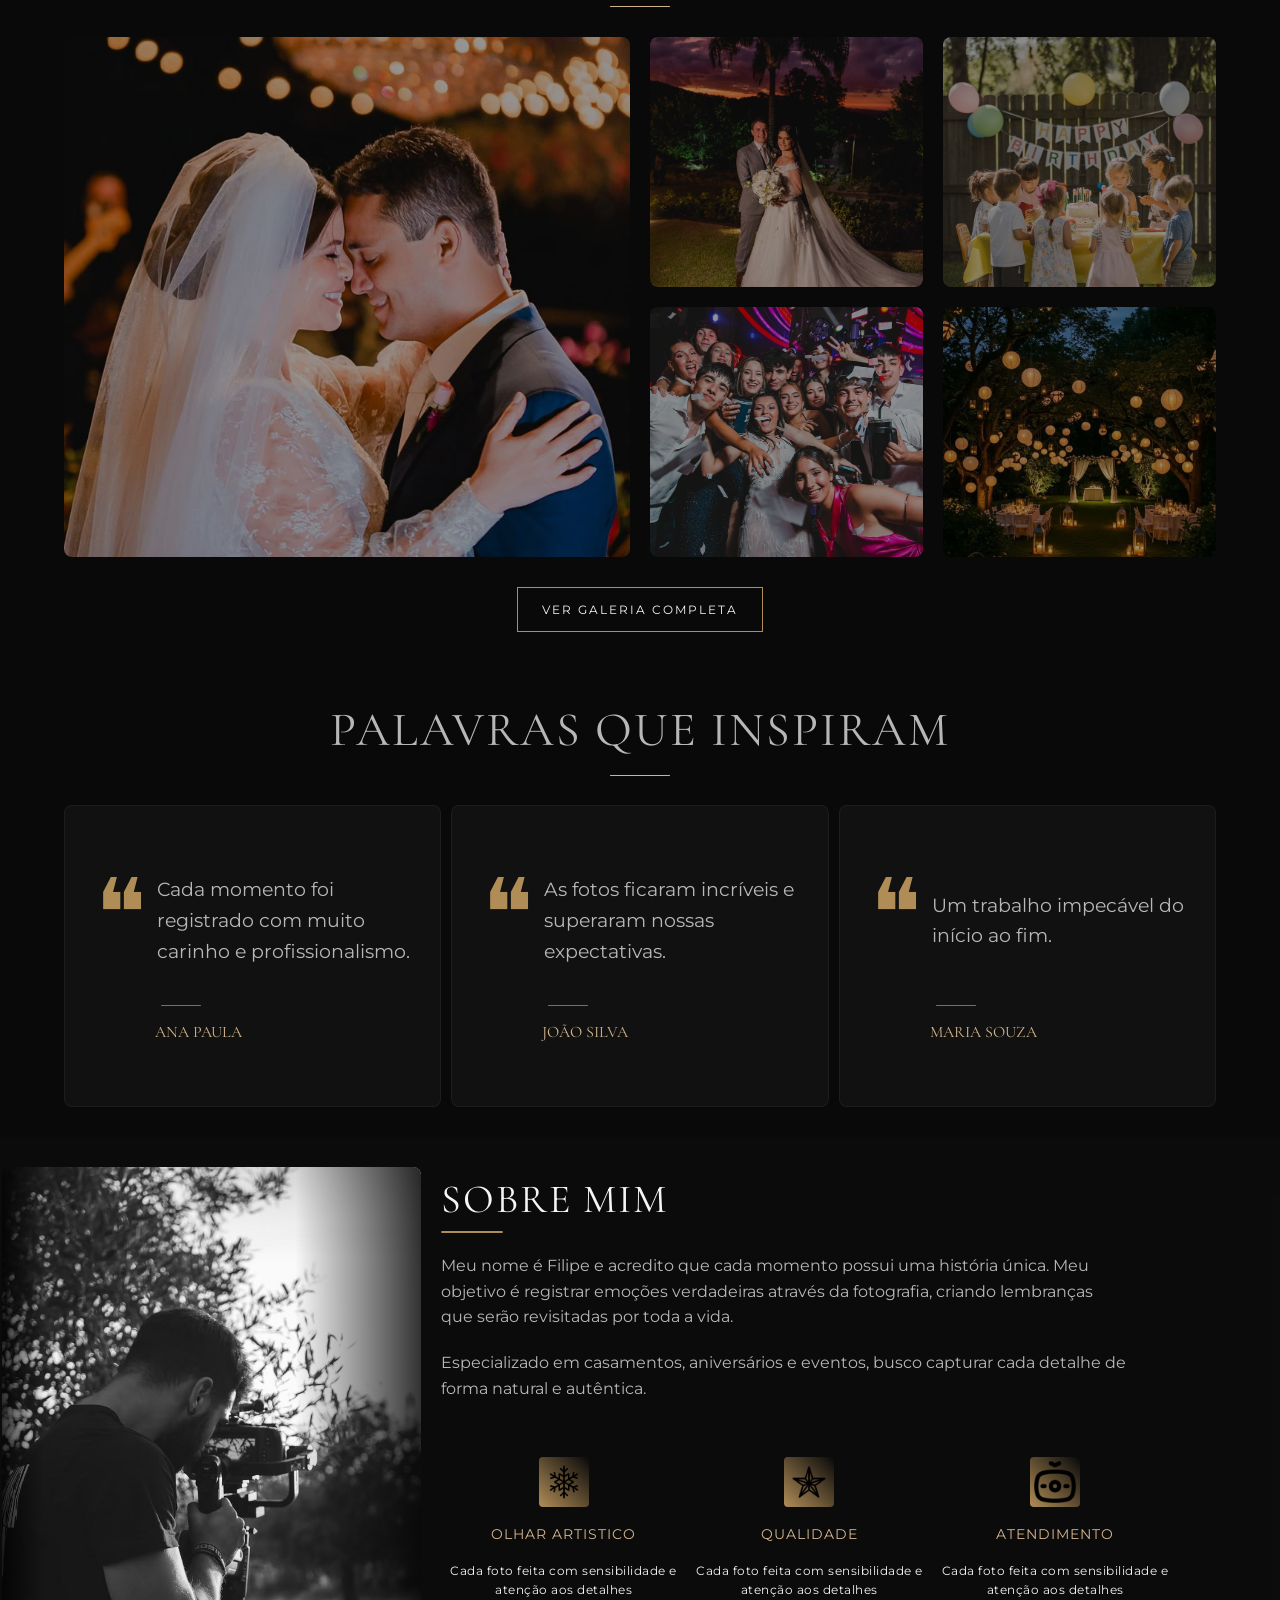
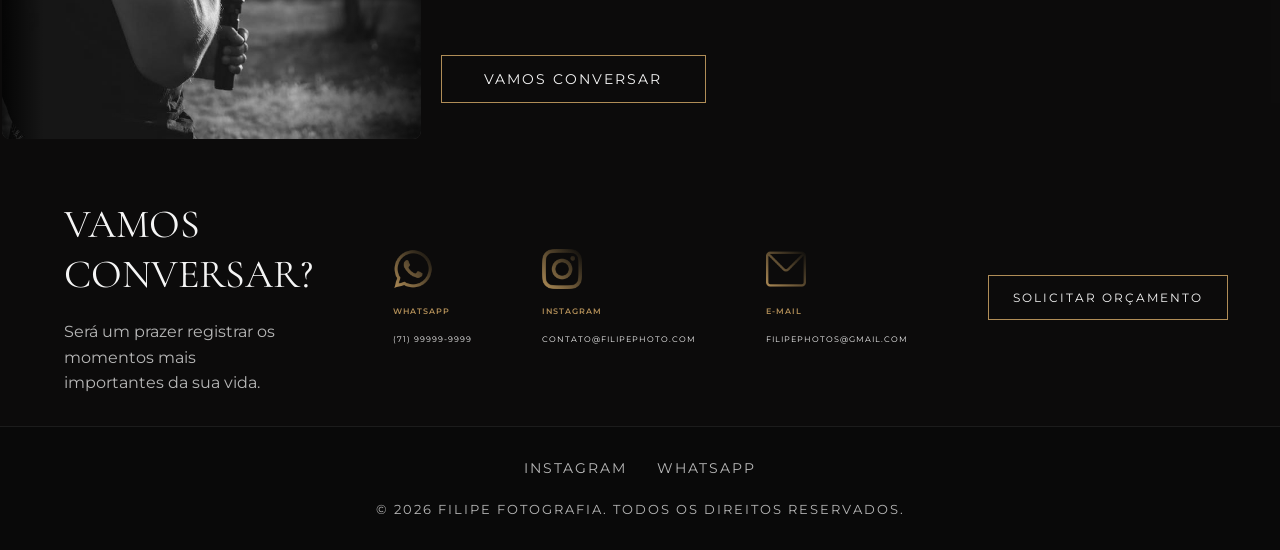
==== commit 49f31ba7: "Implement responsive design improvements across remaining sections" ====
--- a/index.html
+++ b/index.html
@@ -187,6 +187,15 @@
 
                 </div>
 
+                <div class="portfolio__pagination">
+
+                    <span class="portfolio__dot active"></span>
+                    <span class="portfolio__dot"></span>
+                    <span class="portfolio__dot"></span>
+                    <span class="portfolio__dot"></span>
+
+                </div>
+
             </div>
 
         </section>
@@ -287,6 +296,14 @@
 
                 </div>
 
+                <div class=" testimonials__pagination">
+
+                    <span class="testimonials__dot active"></span>
+                    <span class="testimonials__dot"></span>
+                    <span class="testimonials__dot"></span>
+                    
+                </div>
+
             </div>
             
         </section>
@@ -422,13 +439,25 @@
 
         <div class="container">
 
-            <p>© 2026 Filipe Fotografia.
-            Todos os direitos reservados.</p>
-
-        </div> 
+            <div class="footer__social">
+
+                <a href="https://instagram.com/seuusuario" target="_blank">
+                    Instagram
+                </a>
+
+                <a href="https://wa.me/5500000000000" target="_blank">
+                    WhatsApp
+                </a>
+
+            </div>
+
+            <p class="footer__copyright">
+                © 2026 Filipe Fotografia. Todos os direitos reservados.
+            </p>
+
+        </div>
 
     </footer>
-
     <script src="./js/main.js"></script>
 </body>
 </html>
--- a/css/portfolio.css
+++ b/css/portfolio.css
@@ -108,4 +108,16 @@
   margin-bottom: 10px;
 }
 
+.portfolio__pagination {
 
+    display: none;
+
+}
+
+.portfolio__dot.active {
+
+    width: 24px;
+    border-radius: 20px;
+}
+
+
--- a/css/testimonials.css
+++ b/css/testimonials.css
@@ -53,4 +53,9 @@
     margin: auto 6px 0;    
     border-radius: 2px;    
     margin-bottom: 15px;
+}
+
+.testimonial__pagination {
+
+    display: none;
 }
--- a/css/responsive.css
+++ b/css/responsive.css
@@ -55,7 +55,66 @@
     .header__button {
         display: none;
     }
-    
+    /*-------------------------------------------*/
+
+    .portfolio__grid {
+
+        grid-template-columns: repeat(2, 1fr);
+    }
+    /*-------------------------------------------*/
+
+    .testimonials__grid {
+
+        grid-template-columns: repeat(2, 1fr);
+
+    }
+
+    /*-------------------------------------------*/
+
+    .about__content {
+
+        grid-template-columns: 1fr;
+        grid-template-areas: "image" "text" "skills" "button";
+        justify-content: center;
+        text-align: center;
+        
+
+    }
+
+    .about__text p {
+
+        padding-right: 0;
+
+    }
+
+    .about__skills {
+
+        padding-right: 0;
+        flex-wrap: nowrap;
+        gap: 1px;
+        padding-top: 30px;
+    }
+
+    .about__skills__subtitle {
+
+        flex-wrap: wrap;
+    }
+
+    .about__image img {
+
+        max-width: 99.5%;
+        width: 100%;
+        padding-left: 10px;
+        max-height: 800px;
+
+    }
+
+    .about__button {
+
+        margin: 30px 0px 0px 20px;
+    }
+    /*-------------------------------------------*/
+
     .contact__content {
         grid-template-columns: 1fr 1fr;
         gap: 40px;
@@ -64,8 +123,17 @@
     }
     .contact__title {
         
+        max-width: 100%;
+
+        margin: 0 auto;
+
         grid-area: title; 
     
+    }
+     .section-contact__title {
+
+        text-align: center;
+
     }
 
     .contact__links {
@@ -104,7 +172,7 @@
     }
 
     .hero__title {
-        font-size: 2.6rem;
+        font-size: 2rem;
         margin-bottom: 32px;
     }
 
@@ -113,4 +181,267 @@
         font-size: 0.8rem;
     }
 
+    .section-header__title {
+
+        font-size: 2rem;
+
+    }
+
+    .portfolio__grid {
+
+        display: flex;
+        gap: 16px;
+        overflow-x: auto;
+        scroll-snap-type: x mandatory;
+        scrollbar-width: none;
+        -ms-overflow-style: none;
+    }
+
+    .portfolio__grid::-webkit-scrollbar {
+
+        display: none;
+
+    }
+
+    .portfolio__card {
+
+        flex: 0 0 85%;
+        scroll-snap-align: center;
+    }
+
+    .portfolio__pagination {
+
+        display: flex;
+
+        justify-content: center;
+
+        align-items: center;
+
+        gap: 10px;
+
+        margin-top: 20px;
+
+    }
+
+    .portfolio__dot {
+
+        width: 10px;
+
+        height: 10px;
+
+        border-radius: 50%;
+
+        background-color: rgba(255,255,255,0.3);
+
+        transition: all 0.3s ease;
+
+    }
+
+    .portfolio__dot.active {
+
+        background-color: var(--color-gold);
+
+        transform: scale(1.2);
+
+    }   
+
+    .gallery__grid {
+
+        gap: 10px;
+    }
+
+    .testimonials__grid {
+
+        display: flex;
+        overflow-x: auto;
+        scroll-snap-type: x mandatory;
+        gap: 20px;
+        scrollbar-width: none;
+        -ms-overflow-style: none;
+    }
+
+    .testimonials__grid::-webkit-scrollbar {
+
+        display: none;
+    }
+
+    .testimonial__aspas {
+
+        font-size: 4rem;
+
+    }
+
+    .testimonial__author {
+
+        margin-left: 0;
+
+        margin-top: 20px;
+
+    }
+
+    .testimonial__text {
+
+        font-size: 1rem;
+        text-wrap: wrap;
+
+    }
+
+    .testimonial {
+
+        flex: 0 0 100%;
+        scroll-snap-align: center;
+        padding: 25px;
+    }
+
+    .testimonials__pagination {
+
+        display: flex;
+        justify-content: center;
+        gap: 10px;
+        margin-top: 20px;
+
+    }
+
+    .testimonials__dot {
+
+        width: 10px;
+        height: 10px;
+        border-radius: 50%;
+        background-color: rgba(255, 255, 255, 0.3);
+        transition: all 0.3s ease;
+    }
+
+    .testimonials__dot.active {
+
+        width: 24px;
+        border-radius: 20px;
+        background-color: var(--color-gold-light);
+
+    }
+
+    .section-about__title {
+
+        font-size: 2rem;
+    }
+
+    .section-about__title::after {
+
+        margin-left: 120px;
+        margin-top: 12px;
+    }
+
+    .about__text p {
+
+        font-size: 1rem;
+        line-height: 1.8;
+
+    }
+
+    .about__skills {
+
+        flex-direction: column;
+        gap: 40px;
+
+    }
+
+    .about__button {
+
+        max-width: 100%;
+    }
+
+    .about__image::after {
+
+        background: rgba(0, 0, 0, 0.25);
+
+    }
+
+    .about__button {
+
+        display: none;
+        
+    }
+
+    .contact {
+
+        margin-top: 150px;
+    }
+    .contact__content {
+
+
+        display: grid;
+        grid-template-columns: 1fr;
+        grid-template-areas: "title" "links" "button";
+        text-align: center;
+        background-color: var(--color-surface-gold);
+
+    }
+
+    .contact__title {
+
+        grid-area: title;
+        max-width: 90%;
+        margin: 0 auto;
+        width: 100%;
+
+    }
+
+    .section-contact__title {
+
+        text-align: center;
+
+    }
+
+    .contact__links {
+
+        grid-area: links;
+        display: flex;
+        justify-content: center;
+        gap: 30px;
+        padding: 100px 0px 100px 0px;
+        height: 100%;
+        max-height: 80%;
+        align-items: center;
+        border-bottom: 1px solid rgba(255,255,255,0.1);
+        border-top: 1px solid rgba(255,255,255,0.1);
+
+    }
+
+    .contact__icon {
+
+        gap: 10px;
+        align-items: center;
+        text-align: center;
+
+    }
+
+    .contact__icon a:last-child {
+
+        display: none;
+
+    }
+
+    .contact__icon::before {
+
+        width: 30px;
+        height: 30px;
+
+    }
+
+     .contact__button {
+
+        grid-area: button;
+        justify-content: center;
+        height: 100%;
+        max-height: 95%;
+    }
+
+    .contact-button__title {
+
+        width: 100%;
+        max-width: auto;
+
+    }
+
+
+
 }
--- a/css/footer.css
+++ b/css/footer.css
@@ -1,8 +1,57 @@
 .footer {
 
-    padding: 40px 0;
-    text-align: start;
-    border-top: 1px solid rgba(255, 255, 255, 0.05);
-    color: rgba(109, 94, 94, 0.637);
-    font-size: small;
+    background-color: var(--color-background);
+
+    border-top: 1px solid rgba(255,255,255,0.08);
+
+    padding: 30px 0;
+    text-transform: uppercase;
+    letter-spacing: 2px;
+
+}
+
+.footer .container {
+
+    display: flex;
+
+    flex-direction: column;
+
+    align-items: center;
+
+    gap: 20px;
+
+}
+
+.footer__social {
+
+    display: flex;
+
+    gap: 30px;
+
+}
+
+.footer__social a {
+
+    color: var(--color-text-secondary);
+
+    font-size: 0.9rem;
+
+    transition: 0.3s;
+
+}
+
+.footer__social a:hover {
+
+    color: var(--color-gold);
+
+}
+
+.footer__copyright {
+
+    color: var(--color-text-secondary);
+
+    font-size: 0.8rem;
+
+    text-align: center;
+
 }
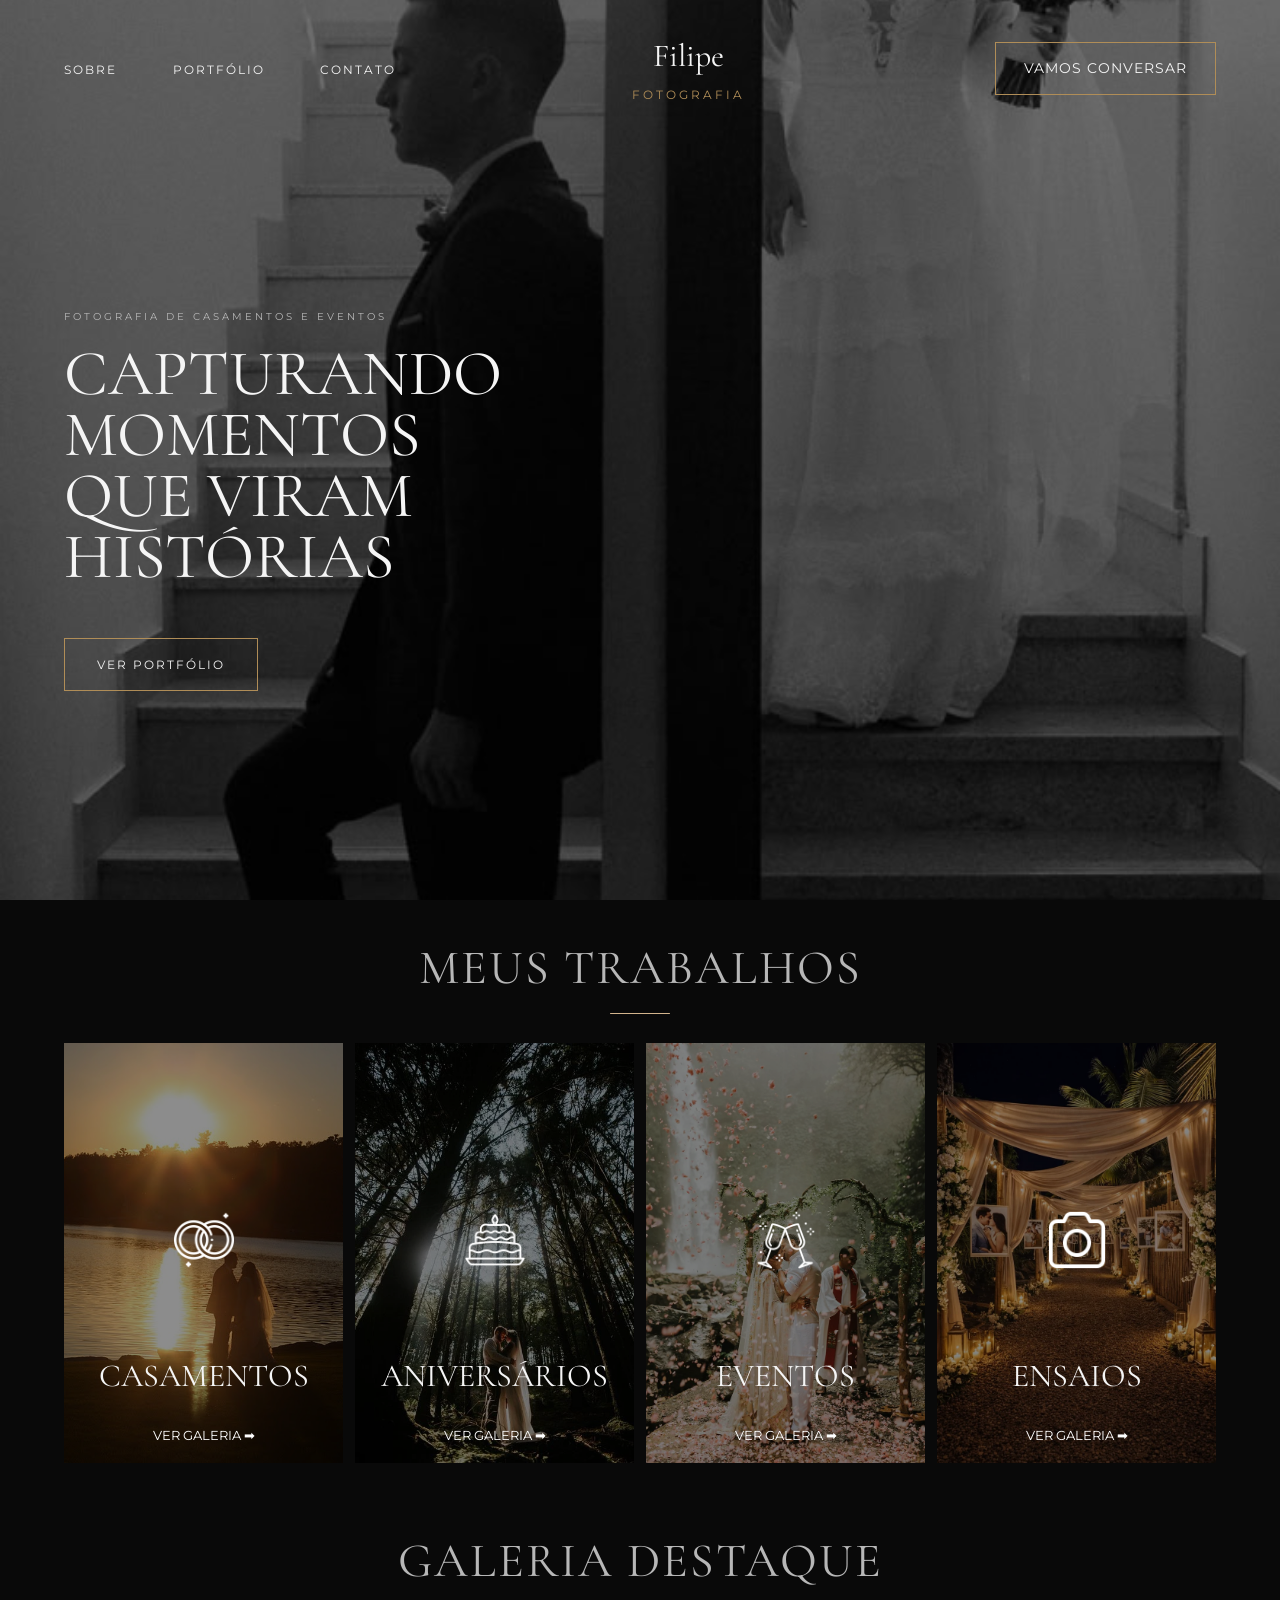
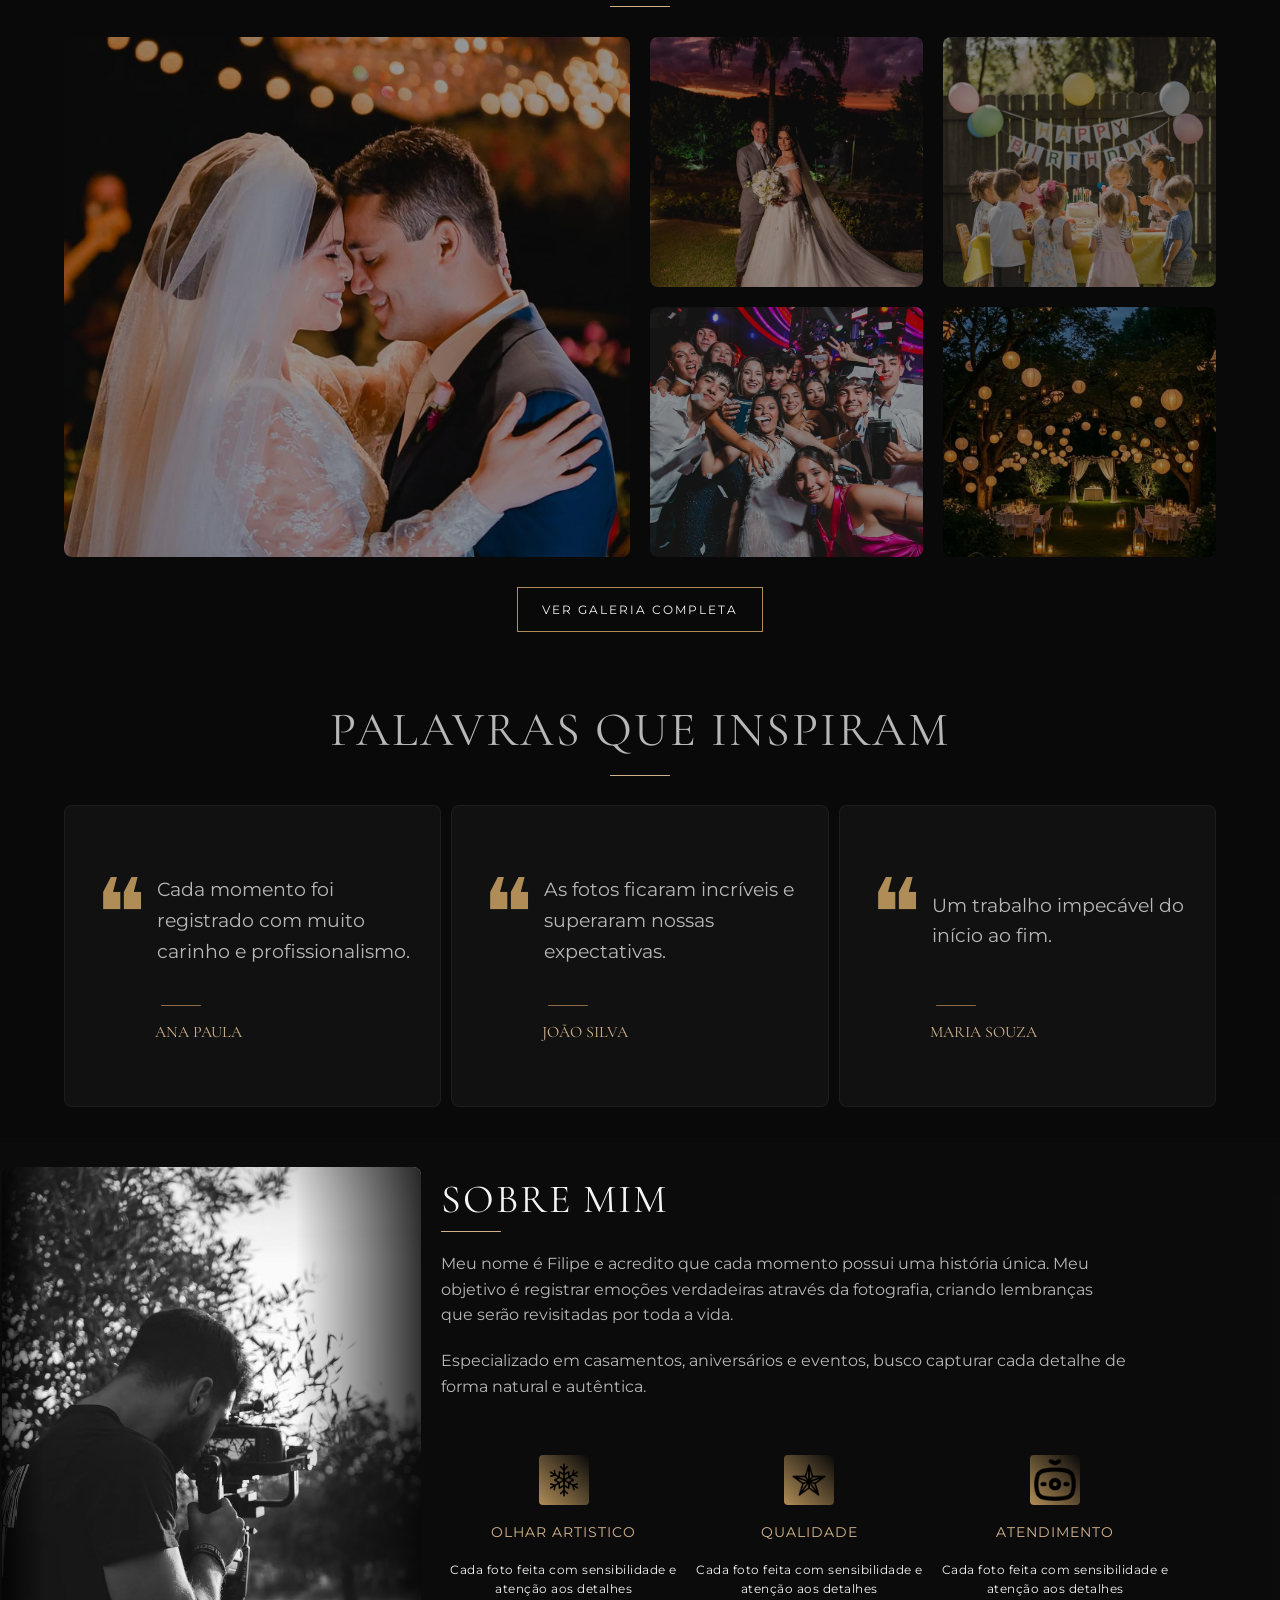
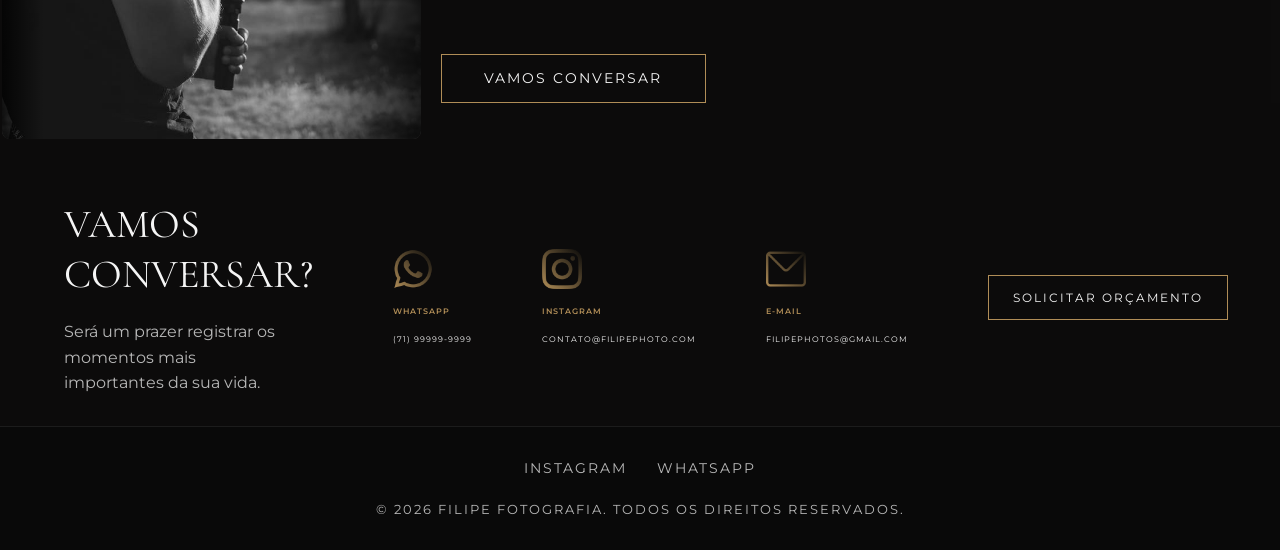
==== commit f7a00b62: "Create gallery pages and improve responsive layout" ====
--- a/index.html
+++ b/index.html
@@ -3,8 +3,11 @@
 <head>
     <meta charset="UTF-8">
     <meta name="viewport" content="width=device-width, initial-scale=1.0">
-    <meta name="description" 
-    content="Fotografia de casamentos, aniversários, ensaios e eventos. Capturando momentos que viram histórias.">
+    <meta name="description" content="Fotógrafo especializado em casamentos, aniversários e eventos.">
+    <meta name="keywords" content="fotografia, casamento, eventos, aniversário">
+    <meta name="author" content="Filipe Fotografia">
+    <meta property="og:title" content="Filipe Fotografia">
+    <meta property="og:description" content="Fotografia para casamentos, aniversários e eventos.">
     <title>Filipe Fotografia</title>
 
     <link rel="stylesheet" href="./css/reset.css">
@@ -167,7 +170,7 @@
                     </article>
 
                     <article class="portfolio__card">
-                        <a href="./ensaio.html" class="portfolio__card">
+                        <a href="./ensaios.html" class="portfolio__card">
                             <img src="./assets/images/Works/image04.webp" alt="Ensaio">
 
                             <div class="portfolio__overlay">
--- a/css/about.css
+++ b/css/about.css
@@ -29,7 +29,6 @@
 
     content: "";
     display: block;
-    border: 1px solid var(--color-gold);
     height: 0.5px;
     width: 60px;
     background-color: var(--color-gold-light);
--- a/css/responsive.css
+++ b/css/responsive.css
@@ -147,6 +147,18 @@
         grid-area: button;
     }
 
+    .gallery-page .header__nav {
+
+        justify-content: space-between;
+        gap: 0;
+    }
+
+    .gallery-page .header__logo {
+
+        margin-right: 0;
+        padding: 0;
+    }
+
     
 }
 
@@ -274,7 +286,6 @@
     .testimonial__author {
 
         margin-left: 0;
-
         margin-top: 20px;
 
     }
@@ -326,8 +337,8 @@
 
     .section-about__title::after {
 
-        margin-left: 120px;
-        margin-top: 12px;
+        margin-left: 77px;
+        margin-top: 8px;
     }
 
     .about__text p {
@@ -442,6 +453,33 @@
 
     }
 
-
+     .gallery-page .header__nav {
+
+        justify-content: space-between;
+        gap: 0;
+    }
+
+    .gallery-page .header__logo {
+
+        margin-right: 0;
+        padding: 0;
+    }
+
+   .gallery-hero__description {
+
+        font-size: 0.8rem;
+        line-height: 1.4;
+        max-width: 100%;
+
+    }
+
+}
+
+@media (max-width: 992px) {
+
+    .gallery-showcase__grid {
+
+        grid-template-columns: repeat(2, 1fr);
+    }
 
 }
--- a/css/footer.css
+++ b/css/footer.css
@@ -1,9 +1,7 @@
 .footer {
 
     background-color: var(--color-background);
-
     border-top: 1px solid rgba(255,255,255,0.08);
-
     padding: 30px 0;
     text-transform: uppercase;
     letter-spacing: 2px;
@@ -13,11 +11,8 @@
 .footer .container {
 
     display: flex;
-
     flex-direction: column;
-
     align-items: center;
-
     gap: 20px;
 
 }
@@ -25,7 +20,6 @@
 .footer__social {
 
     display: flex;
-
     gap: 30px;
 
 }
@@ -33,9 +27,7 @@
 .footer__social a {
 
     color: var(--color-text-secondary);
-
     font-size: 0.9rem;
-
     transition: 0.3s;
 
 }
@@ -49,9 +41,7 @@
 .footer__copyright {
 
     color: var(--color-text-secondary);
-
     font-size: 0.8rem;
-
     text-align: center;
 
 }
